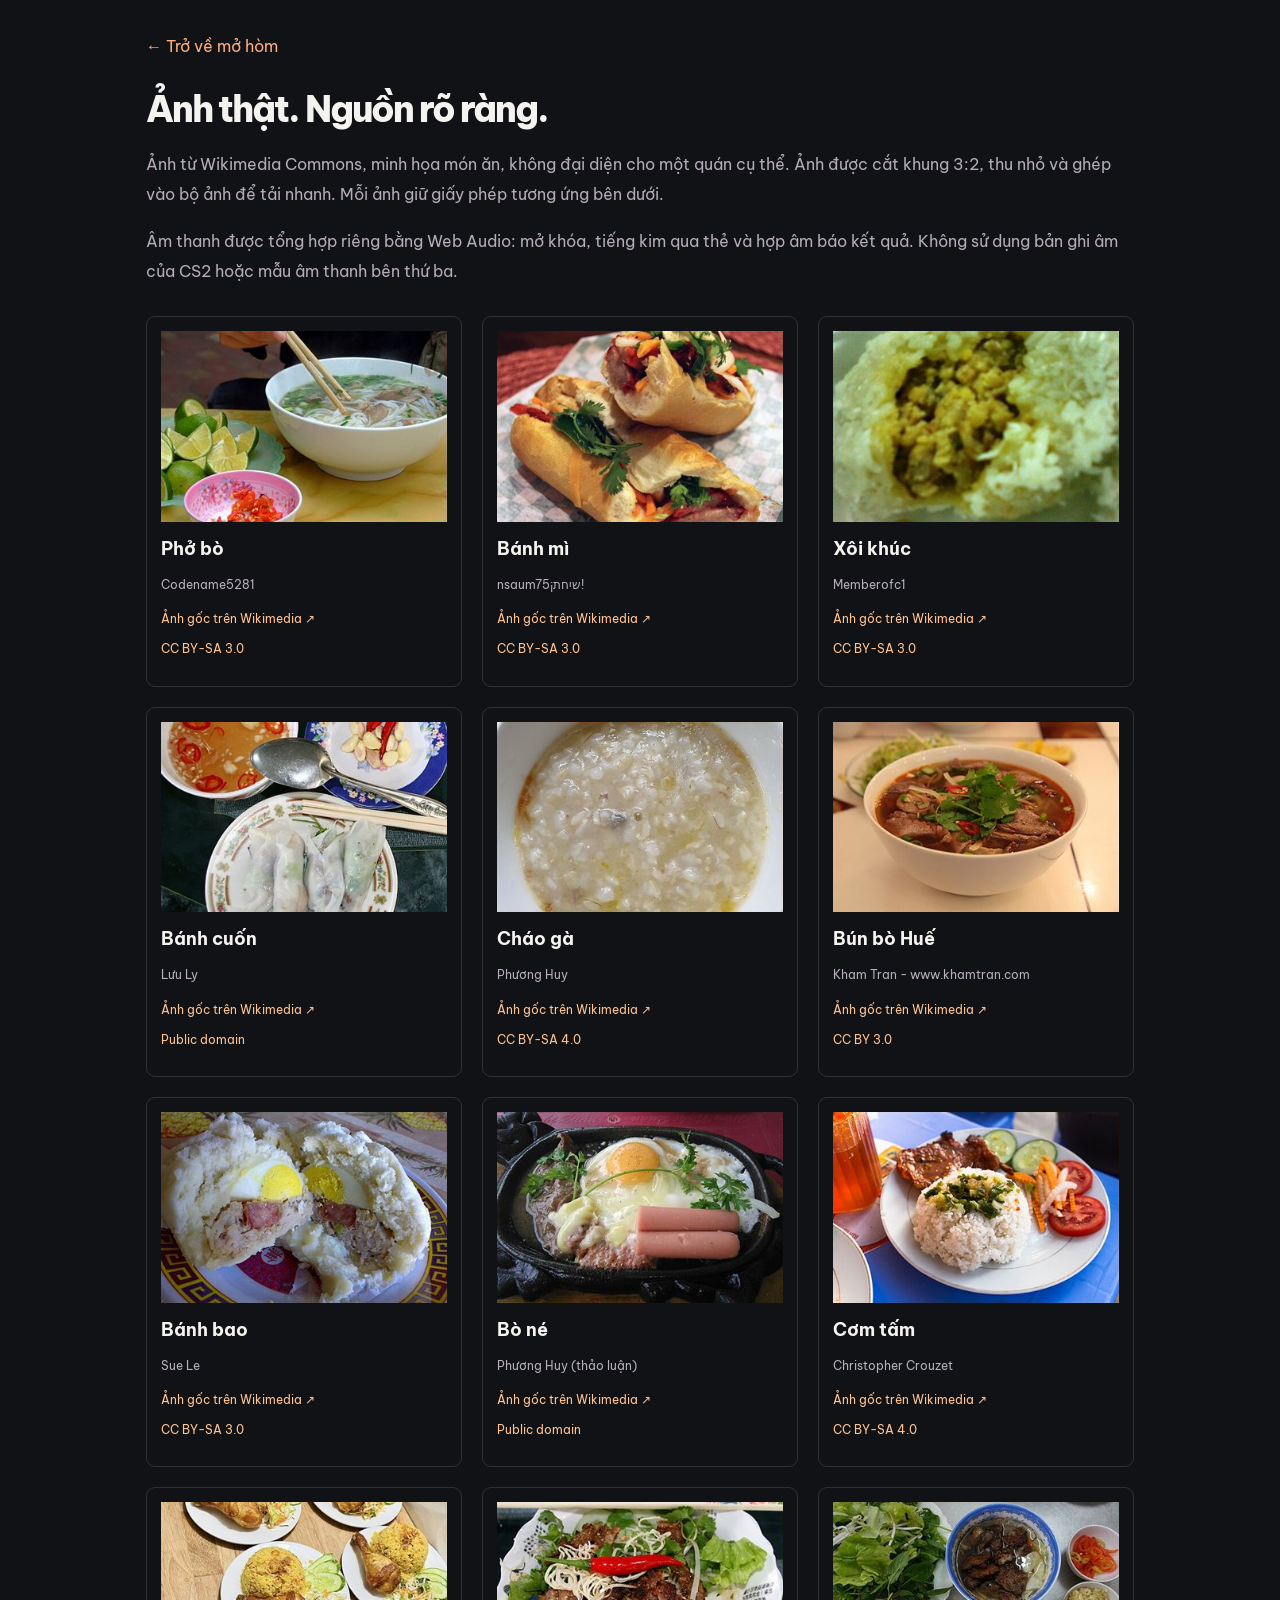
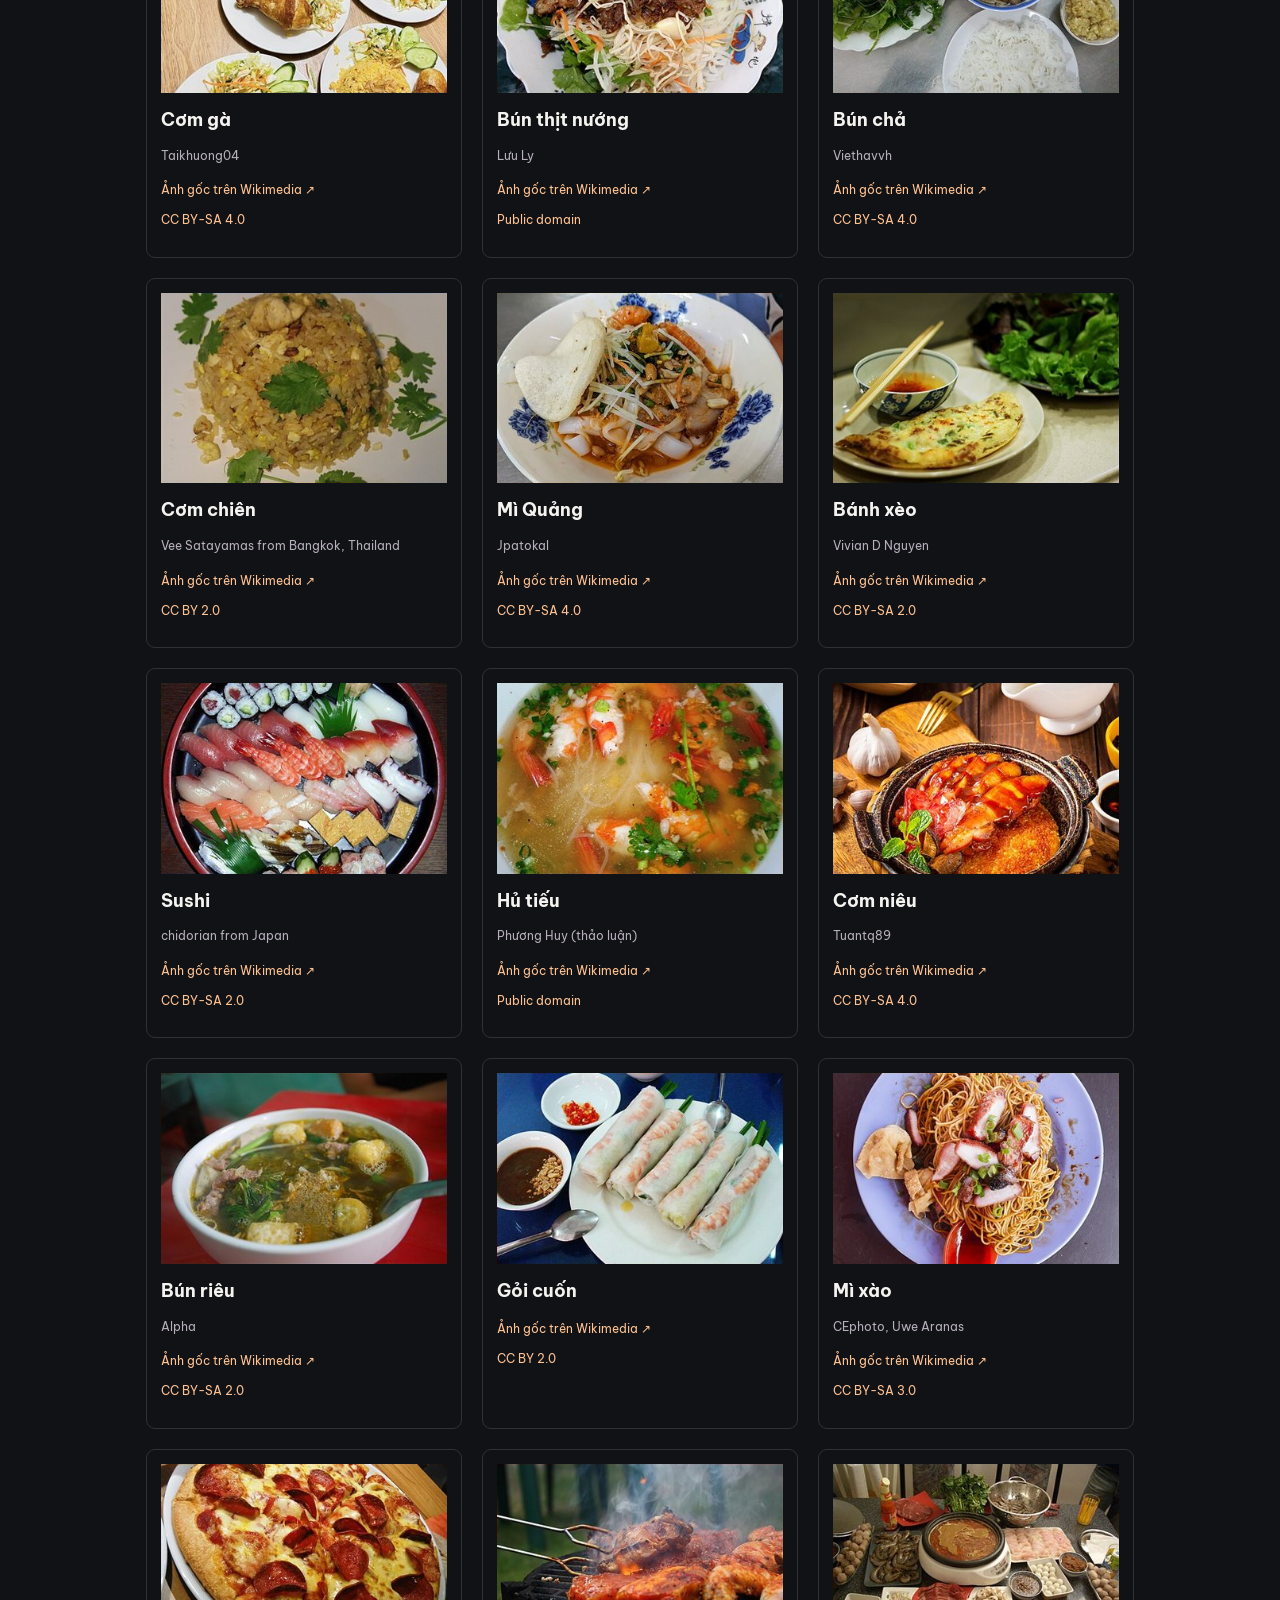
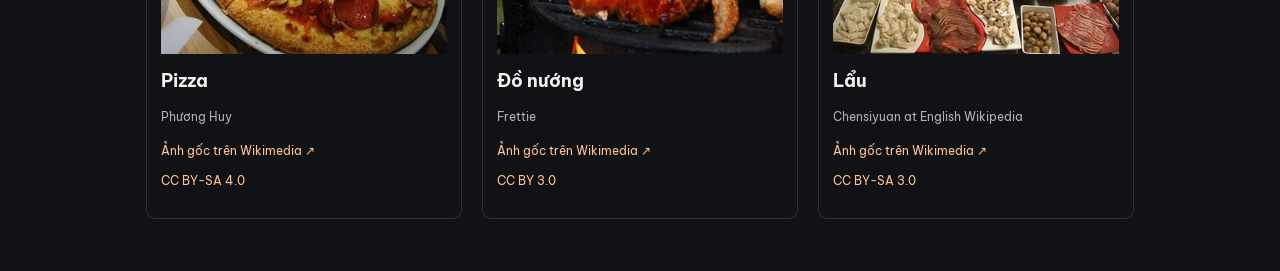
==== credits.html @ 25045c4d "Upgrade food gacha with real photos, arcade audio and discovery collection" ====
<!doctype html><html lang="vi"><head><meta charset="utf-8"><meta name="viewport" content="width=device-width,initial-scale=1"><title>Nguồn ảnh và âm thanh — Ăn gì?</title><link rel="stylesheet" href="./style.css?v=2"></head><body><main class="credits-page"><a href="./">← Trở về mở hòm</a><h1>Ảnh thật. Nguồn rõ ràng.</h1><p>Ảnh từ Wikimedia Commons, minh họa món ăn, không đại diện cho một quán cụ thể. Ảnh được cắt khung 3:2, thu nhỏ và ghép vào bộ ảnh để tải nhanh. Mỗi ảnh giữ giấy phép tương ứng bên dưới.</p><p>Âm thanh được tổng hợp riêng bằng Web Audio: mở khóa, tiếng kim qua thẻ và hợp âm báo kết quả. Không sử dụng bản ghi âm của CS2 hoặc mẫu âm thanh bên thứ ba.</p><div class="credits-grid"><article id="photo-0"><div class="dish-photo" role="img" aria-label="Phở bò" style="--px:0%;--py:0%"></div><h2>Phở bò</h2><p>Codename5281</p><a href="https://commons.wikimedia.org/wiki/File:Ph%E1%BB%9F_b%C3%B2,_C%E1%BA%A7u_Gi%E1%BA%A5y,_H%C3%A0_N%E1%BB%99i.jpg" target="_blank" rel="noopener">Ảnh gốc trên Wikimedia ↗</a><p><a href="https://creativecommons.org/licenses/by-sa/3.0">CC BY-SA 3.0</a></p></article><article id="photo-1"><div class="dish-photo" role="img" aria-label="Bánh mì" style="--px:33.33333333333333%;--py:0%"></div><h2>Bánh mì</h2><p>nsaum75¡שיחת!‎</p><a href="https://commons.wikimedia.org/wiki/File:B%C3%A1nh_m%C3%AC_th%E1%BB%8Bt_n%C6%B0%E1%BB%9Bng.png" target="_blank" rel="noopener">Ảnh gốc trên Wikimedia ↗</a><p><a href="https://creativecommons.org/licenses/by-sa/3.0">CC BY-SA 3.0</a></p></article><article id="photo-2"><div class="dish-photo" role="img" aria-label="Xôi khúc" style="--px:66.66666666666666%;--py:0%"></div><h2>Xôi khúc</h2><p>Memberofc1</p><a href="https://commons.wikimedia.org/wiki/File:X%C3%B4i_kh%C3%BAc.jpg" target="_blank" rel="noopener">Ảnh gốc trên Wikimedia ↗</a><p><a href="https://creativecommons.org/licenses/by-sa/3.0">CC BY-SA 3.0</a></p></article><article id="photo-3"><div class="dish-photo" role="img" aria-label="Bánh cuốn" style="--px:100%;--py:0%"></div><h2>Bánh cuốn</h2><p>Lưu Ly</p><a href="https://commons.wikimedia.org/wiki/File:Banh_cuon.jpg" target="_blank" rel="noopener">Ảnh gốc trên Wikimedia ↗</a><p><a href="https://commons.wikimedia.org/wiki/File:Banh_cuon.jpg">Public domain</a></p></article><article id="photo-4"><div class="dish-photo" role="img" aria-label="Cháo gà" style="--px:0%;--py:20%"></div><h2>Cháo gà</h2><p>Phương Huy</p><a href="https://commons.wikimedia.org/wiki/File:Ch%C3%A1o_g%C3%A0_nh%C3%A0_l%C3%A0m,_th%C3%A1ng_5_n%C4%83m_2020_(2).jpg" target="_blank" rel="noopener">Ảnh gốc trên Wikimedia ↗</a><p><a href="https://creativecommons.org/licenses/by-sa/4.0">CC BY-SA 4.0</a></p></article><article id="photo-5"><div class="dish-photo" role="img" aria-label="Bún bò Huế" style="--px:33.33333333333333%;--py:20%"></div><h2>Bún bò Huế</h2><p>Kham Tran - www.khamtran.com</p><a href="https://commons.wikimedia.org/wiki/File:Bun-Bo-Hue-from-Huong-Giang-2011.jpg" target="_blank" rel="noopener">Ảnh gốc trên Wikimedia ↗</a><p><a href="https://creativecommons.org/licenses/by/3.0">CC BY 3.0</a></p></article><article id="photo-6"><div class="dish-photo" role="img" aria-label="Bánh bao" style="--px:66.66666666666666%;--py:20%"></div><h2>Bánh bao</h2><p>Sue Le</p><a href="https://commons.wikimedia.org/wiki/File:Banhbao.jpg" target="_blank" rel="noopener">Ảnh gốc trên Wikimedia ↗</a><p><a href="https://creativecommons.org/licenses/by-sa/3.0">CC BY-SA 3.0</a></p></article><article id="photo-7"><div class="dish-photo" role="img" aria-label="Bò né" style="--px:100%;--py:20%"></div><h2>Bò né</h2><p>Phương Huy (thảo luận)</p><a href="https://commons.wikimedia.org/wiki/File:B%C3%B2_b%C3%ADt_t%E1%BA%BFt_ki%E1%BB%83u_Vi%E1%BB%87t_Nam_(c%C3%B3_x%C3%BAc_x%C3%ADch)_%E1%BB%9F_B%C3%ACnh_H%C6%B0ng_H%C3%B2a_A_(4).jpg" target="_blank" rel="noopener">Ảnh gốc trên Wikimedia ↗</a><p><a href="https://commons.wikimedia.org/wiki/File:B%C3%B2_b%C3%ADt_t%E1%BA%BFt_ki%E1%BB%83u_Vi%E1%BB%87t_Nam_(c%C3%B3_x%C3%BAc_x%C3%ADch)_%E1%BB%9F_B%C3%ACnh_H%C6%B0ng_H%C3%B2a_A_(4).jpg">Public domain</a></p></article><article id="photo-8"><div class="dish-photo" role="img" aria-label="Cơm tấm" style="--px:0%;--py:40%"></div><h2>Cơm tấm</h2><p>Christopher Crouzet</p><a href="https://commons.wikimedia.org/wiki/File:C%C6%A1m_T%E1%BA%A5m,_Da_Nang,_Vietnam.jpg" target="_blank" rel="noopener">Ảnh gốc trên Wikimedia ↗</a><p><a href="https://creativecommons.org/licenses/by-sa/4.0">CC BY-SA 4.0</a></p></article><article id="photo-9"><div class="dish-photo" role="img" aria-label="Cơm gà" style="--px:33.33333333333333%;--py:40%"></div><h2>Cơm gà</h2><p>Taikhuong04</p><a href="https://commons.wikimedia.org/wiki/File:Com_ga_Viet_Nam_voi_ga_luoc_com_vang_va_nuoc_cham.jpg" target="_blank" rel="noopener">Ảnh gốc trên Wikimedia ↗</a><p><a href="https://creativecommons.org/licenses/by-sa/4.0">CC BY-SA 4.0</a></p></article><article id="photo-10"><div class="dish-photo" role="img" aria-label="Bún thịt nướng" style="--px:66.66666666666666%;--py:40%"></div><h2>Bún thịt nướng</h2><p>Lưu Ly</p><a href="https://commons.wikimedia.org/wiki/File:Bun_thit_nuong.jpg" target="_blank" rel="noopener">Ảnh gốc trên Wikimedia ↗</a><p><a href="https://commons.wikimedia.org/wiki/File:Bun_thit_nuong.jpg">Public domain</a></p></article><article id="photo-11"><div class="dish-photo" role="img" aria-label="Bún chả" style="--px:100%;--py:40%"></div><h2>Bún chả</h2><p>Viethavvh</p><a href="https://commons.wikimedia.org/wiki/File:B%C3%BAn_ch%E1%BA%A3_Th%E1%BB%A5y_Khu%C3%AA.jpg" target="_blank" rel="noopener">Ảnh gốc trên Wikimedia ↗</a><p><a href="https://creativecommons.org/licenses/by-sa/4.0">CC BY-SA 4.0</a></p></article><article id="photo-12"><div class="dish-photo" role="img" aria-label="Cơm chiên" style="--px:0%;--py:60%"></div><h2>Cơm chiên</h2><p>Vee Satayamas from Bangkok, Thailand</p><a href="https://commons.wikimedia.org/wiki/File:Fried_rice_with_chicken_(17234644521).jpg" target="_blank" rel="noopener">Ảnh gốc trên Wikimedia ↗</a><p><a href="https://creativecommons.org/licenses/by/2.0">CC BY 2.0</a></p></article><article id="photo-13"><div class="dish-photo" role="img" aria-label="Mì Quảng" style="--px:33.33333333333333%;--py:60%"></div><h2>Mì Quảng</h2><p>Jpatokal</p><a href="https://commons.wikimedia.org/wiki/File:Mi_Quang_1A_Danang.jpg" target="_blank" rel="noopener">Ảnh gốc trên Wikimedia ↗</a><p><a href="https://creativecommons.org/licenses/by-sa/4.0">CC BY-SA 4.0</a></p></article><article id="photo-14"><div class="dish-photo" role="img" aria-label="Bánh xèo" style="--px:66.66666666666666%;--py:60%"></div><h2>Bánh xèo</h2><p>Vivian D Nguyen</p><a href="https://commons.wikimedia.org/wiki/File:B%C3%A1nh_x%C3%A8o_with_n%C6%B0%E1%BB%9Bc_m%E1%BA%AFm.jpg" target="_blank" rel="noopener">Ảnh gốc trên Wikimedia ↗</a><p><a href="https://creativecommons.org/licenses/by-sa/2.0">CC BY-SA 2.0</a></p></article><article id="photo-15"><div class="dish-photo" role="img" aria-label="Sushi" style="--px:100%;--py:60%"></div><h2>Sushi</h2><p>chidorian from Japan</p><a href="https://commons.wikimedia.org/wiki/File:Sushi_platter.jpg" target="_blank" rel="noopener">Ảnh gốc trên Wikimedia ↗</a><p><a href="https://creativecommons.org/licenses/by-sa/2.0">CC BY-SA 2.0</a></p></article><article id="photo-16"><div class="dish-photo" role="img" aria-label="Hủ tiếu" style="--px:0%;--py:80%"></div><h2>Hủ tiếu</h2><p>Phương Huy (thảo luận)</p><a href="https://commons.wikimedia.org/wiki/File:H%E1%BB%A7_t%C3%ADu_Nam_Vang_(h%E1%BB%A7_t%C3%ADu_t%C3%B4m),_qu%C3%A1n_C%E1%BA%A7u_Tr%E1%BA%AFng,_K%C3%AAnh_n%C6%B0%E1%BB%9Bc_%C4%91en_(1).jpg" target="_blank" rel="noopener">Ảnh gốc trên Wikimedia ↗</a><p><a href="https://commons.wikimedia.org/wiki/File:H%E1%BB%A7_t%C3%ADu_Nam_Vang_(h%E1%BB%A7_t%C3%ADu_t%C3%B4m),_qu%C3%A1n_C%E1%BA%A7u_Tr%E1%BA%AFng,_K%C3%AAnh_n%C6%B0%E1%BB%9Bc_%C4%91en_(1).jpg">Public domain</a></p></article><article id="photo-17"><div class="dish-photo" role="img" aria-label="Cơm niêu" style="--px:33.33333333333333%;--py:80%"></div><h2>Cơm niêu</h2><p>Tuantq89</p><a href="https://commons.wikimedia.org/wiki/File:C%C6%A1m_ni%C3%AAu_Kombo.jpg" target="_blank" rel="noopener">Ảnh gốc trên Wikimedia ↗</a><p><a href="https://creativecommons.org/licenses/by-sa/4.0">CC BY-SA 4.0</a></p></article><article id="photo-18"><div class="dish-photo" role="img" aria-label="Bún riêu" style="--px:66.66666666666666%;--py:80%"></div><h2>Bún riêu</h2><p>Alpha</p><a href="https://commons.wikimedia.org/wiki/File:B%C3%BAn_ri%C3%AAu_cua_n%C6%B0%E1%BB%9Bc.jpg" target="_blank" rel="noopener">Ảnh gốc trên Wikimedia ↗</a><p><a href="https://creativecommons.org/licenses/by-sa/2.0">CC BY-SA 2.0</a></p></article><article id="photo-19"><div class="dish-photo" role="img" aria-label="Gỏi cuốn" style="--px:100%;--py:80%"></div><h2>Gỏi cuốn</h2><p></p><a href="https://commons.wikimedia.org/wiki/File:Summer_roll.jpg" target="_blank" rel="noopener">Ảnh gốc trên Wikimedia ↗</a><p><a href="https://creativecommons.org/licenses/by/2.0">CC BY 2.0</a></p></article><article id="photo-20"><div class="dish-photo" role="img" aria-label="Mì xào" style="--px:0%;--py:100%"></div><h2>Mì xào</h2><p>CEphoto, Uwe Aranas</p><a href="https://commons.wikimedia.org/wiki/File:Gombak_Malaysia_Tuaran-Mee-01.jpg" target="_blank" rel="noopener">Ảnh gốc trên Wikimedia ↗</a><p><a href="https://creativecommons.org/licenses/by-sa/3.0">CC BY-SA 3.0</a></p></article><article id="photo-21"><div class="dish-photo" role="img" aria-label="Pizza" style="--px:33.33333333333333%;--py:100%"></div><h2>Pizza</h2><p>Phương Huy</p><a href="https://commons.wikimedia.org/wiki/File:Pizza_Vi%E1%BB%87t_Nam_%C4%91%E1%BA%BF_d%C3%A0y,_x%C3%BAc_x%C3%ADch_(SNaT_2018)_(7).jpg" target="_blank" rel="noopener">Ảnh gốc trên Wikimedia ↗</a><p><a href="https://creativecommons.org/licenses/by-sa/4.0">CC BY-SA 4.0</a></p></article><article id="photo-22"><div class="dish-photo" role="img" aria-label="Đồ nướng" style="--px:66.66666666666666%;--py:100%"></div><h2>Đồ nướng</h2><p>Frettie</p><a href="https://commons.wikimedia.org/wiki/File:Grilled_steaks_turned_by_grill_tongs_near_Host%C3%A1kov,_Vladislav,_T%C5%99eb%C3%AD%C4%8D_District.jpg" target="_blank" rel="noopener">Ảnh gốc trên Wikimedia ↗</a><p><a href="https://creativecommons.org/licenses/by/3.0">CC BY 3.0</a></p></article><article id="photo-23"><div class="dish-photo" role="img" aria-label="Lẩu" style="--px:100%;--py:100%"></div><h2>Lẩu</h2><p>Chensiyuan at English Wikipedia</p><a href="https://commons.wikimedia.org/wiki/File:Day177lilybday.JPG" target="_blank" rel="noopener">Ảnh gốc trên Wikimedia ↗</a><p><a href="http://creativecommons.org/licenses/by-sa/3.0/">CC BY-SA 3.0</a></p></article></div></main></body></html>
---- style.css ----
@import url('https://fonts.googleapis.com/css2?family=Be+Vietnam+Pro:wght@400;500;600;700;800;900&display=swap');
:root{color-scheme:dark;--bg:#111215;--panel:#191a1e;--line:#303136;--text:#f5f3ef;--muted:#a4a4ad;--orange:#ff763b;--common:#6091e8;--rare:#b78bfd;--special:#edbc55;font-family:'Be Vietnam Pro',Arial,sans-serif;font-size:16px}
*{box-sizing:border-box}body{margin:0;background:var(--bg);color:var(--text)}button,input,a{-webkit-tap-highlight-color:transparent}button,input{font:inherit}button,a{touch-action:manipulation}button,a,input{outline-offset:5px}button:focus-visible,a:focus-visible,input:focus-visible{outline:2px solid var(--orange)}a{color:inherit;text-decoration:none}button{cursor:pointer}button:disabled{cursor:wait;opacity:.58}[hidden]{display:none!important}.orange{color:var(--orange)}.topbar{max-width:1440px;margin:auto;height:94px;padding:0 56px;border-bottom:1px solid var(--line);display:flex;align-items:center;justify-content:space-between;gap:20px}.brand{font-size:27px;font-weight:900;display:flex;align-items:center;gap:12px;letter-spacing:-1.2px;white-space:nowrap}.brand-mark{display:grid;place-items:center;position:relative;width:40px;height:40px;border-radius:11px;background:var(--orange);color:#181818;font-size:34px;line-height:1}.brand-mark span{position:absolute;font-size:22px;right:4px;top:6px;transform:rotate(12deg)}.edition{font-size:12px;letter-spacing:2px;color:var(--muted);margin-right:auto;margin-left:30px}.edition span{margin:0 8px;color:#53545c}.nav-link{font-size:14px;color:#d2d2d8}.nav-link:hover{color:var(--orange)}main{max-width:1440px;margin:auto;padding:44px 56px 52px}.intro{display:flex;justify-content:space-between;align-items:center;margin-bottom:38px}.eyebrow{font-size:12px;letter-spacing:1.6px;font-weight:600;line-height:1.7;margin:0 0 12px}.intro .eyebrow{color:#babac1;display:flex;align-items:center;gap:10px}.tiny-square{height:7px;width:7px;background:var(--orange)}h1{font-size:clamp(30px,3.7vw,52px);font-weight:800;letter-spacing:-2px;line-height:1.3;margin:0 0 14px}h1 span{color:var(--orange)}.lead{font-size:16px;color:var(--muted);margin:0;line-height:1.7}.round-stamp{border:1px dashed #5a4135;border-radius:50%;height:112px;width:112px;display:flex;flex-direction:column;align-items:center;justify-content:center;transform:rotate(12deg);font-size:10px;line-height:1.5;letter-spacing:1px;color:#e7a080;margin-right:8px}.round-stamp strong{font-size:16px;letter-spacing:0;line-height:1.6}.workspace{display:grid;grid-template-columns:minmax(0,1fr) 310px;gap:28px;align-items:start}.game{min-width:0}.meal-tabs{display:flex;border:1px solid var(--line);border-radius:12px;overflow:hidden;background:#16171b;margin-bottom:20px}.meal-tabs button{flex:1;display:flex;align-items:center;gap:12px;border:0;border-right:1px solid var(--line);background:transparent;padding:20px 16px;color:#d0cfd5;text-align:left;font-weight:600;font-size:16px;position:relative}.meal-tabs button:last-child{border:0}.meal-tabs button[aria-pressed=true]{background:#2c211d;color:#ff8b59;box-shadow:inset 0 -3px var(--orange)}.meal-icon{font-size:26px;font-weight:400}.meal-tabs small{display:block;font-size:12px;color:#99959a;font-weight:400;margin-top:7px;white-space:nowrap}.tab-number{position:absolute;right:10px;top:9px;font-size:10px;opacity:.4}.case-panel{border:1px solid var(--line);border-radius:14px;background:linear-gradient(180deg,#202126,#191a1e);overflow:hidden}.case-heading{padding:21px 24px;display:flex;justify-content:space-between;align-items:center;font-size:12px;letter-spacing:1.3px;font-weight:600}.case-heading .orange{font-size:18px;margin-right:7px}.sound{color:#aaaab3;background:none;border:0;font-size:14px;padding:5px;letter-spacing:0}.sound span{font-size:12px;margin-left:4px}.sound[aria-pressed=true]{color:var(--orange)}.reel-shell{position:relative;padding:16px 0;background:#141519;border-top:1px solid #292a30;border-bottom:1px solid #292a30}.reel-viewport{overflow:hidden;position:relative}.reel-viewport:after{content:'';position:absolute;inset:0;pointer-events:none;background:linear-gradient(90deg,#141519ba,transparent 13%,transparent 87%,#141519ba);z-index:2}.reel{display:flex;gap:10px;will-change:transform;transform:translateX(0);width:max-content}.food-card{--rarity:var(--common);flex:0 0 156px;width:156px;height:182px;position:relative;background:radial-gradient(ellipse at 50% 10%,color-mix(in srgb,var(--rarity) 16%,transparent),transparent 80%),#1e2129;border:1px solid color-mix(in srgb,var(--rarity) 25%,#27282c);border-bottom:3px solid var(--rarity);border-radius:7px;display:flex;align-items:center;justify-content:center;flex-direction:column;gap:10px;padding:14px 8px;text-align:center}.rare{--rarity:var(--rare)}.special{--rarity:var(--special)}.food-emoji{font-family:'Segoe UI Emoji','Apple Color Emoji',sans-serif;font-size:64px;line-height:1.25;filter:drop-shadow(0 10px 8px #0005)}.food-card strong{font-size:14px;font-weight:600;line-height:1.5}.food-card small{font-size:10px;color:var(--rarity);letter-spacing:1px;text-transform:uppercase}.marker{position:absolute;left:50%;transform:translateX(-50%);z-index:4;width:0;height:0;border-left:9px solid transparent;border-right:9px solid transparent}.marker.top{top:-1px;border-top:13px solid var(--orange)}.marker.bottom{bottom:-1px;border-bottom:13px solid var(--orange)}.center-line{position:absolute;left:50%;top:12px;bottom:12px;width:1px;background:#ff763b45;pointer-events:none;z-index:3}.spin-controls{text-align:center;padding:20px 20px 22px}#spinStatus{font-size:14px;color:#bbb9c0;min-height:23px;margin:0 0 16px;line-height:1.6}.primary{background:var(--orange);color:#191513;border:1px solid #ff955e;border-radius:8px;padding:17px 24px;display:flex;align-items:center;justify-content:center;gap:14px;font-size:16px;font-weight:800;margin:0 auto;width:290px;max-width:100%;box-shadow:0 3px 0 #a3421b;transition:background .2s,transform .2s}.primary:hover:not(:disabled){background:#ff9055;transform:translateY(-2px)}.button-arrow{margin-left:auto;font-size:23px}.primary>span:first-child{font-size:23px}.spin-note{font-size:12px;color:#939199;display:block;margin-top:17px;line-height:1.7}.section-title{display:flex;justify-content:space-between;align-items:center;gap:12px;margin-top:29px}.section-title h2{font-size:18px;font-weight:600;margin:0}.section-title>span{font-size:11px;letter-spacing:1px;color:#b1afb7;border:1px solid var(--line);border-radius:4px;padding:5px 8px}.legend{display:flex;gap:18px;font-size:12px;color:#aaa8b1;margin:17px 0}.legend span{display:flex;align-items:center;gap:7px}.legend i{width:6px;height:6px;border-radius:1px;background:var(--common)}.legend i.rare{background:var(--rare)}.legend i.special{background:var(--special)}.food-pool{display:grid;grid-template-columns:repeat(4,minmax(0,1fr));gap:10px}.pool-card{--rarity:var(--common);border:1px solid #2f3035;border-radius:7px;background:#1a1b20;padding:13px 9px;display:flex;gap:10px;align-items:center;position:relative;overflow:hidden}.pool-card.rare{--rarity:var(--rare)}.pool-card.special{--rarity:var(--special)}.pool-card:after{content:'';position:absolute;bottom:0;left:0;right:0;height:2px;background:var(--rarity);opacity:.7}.pool-card .food-emoji{font-size:29px}.pool-card strong{font-size:12px;font-weight:500;line-height:1.5}.pool-note{font-size:12px;color:#93919a;line-height:1.7;margin:16px 0 0}.pool-note strong{font-weight:500;color:#bfbcc5}.nearby{border:1px solid var(--line);border-radius:13px;overflow:hidden;background:#1b1c20;scroll-margin-top:20px}.food-photo{height:186px;position:relative;overflow:hidden;background:#242020}.food-photo:after{content:'';position:absolute;inset:0;background:linear-gradient(transparent 45%,#1b1c20)}.food-photo img{display:block;width:100%;height:100%;object-fit:cover}.photo-tag{position:absolute;bottom:12px;left:22px;font-size:10px;letter-spacing:1.6px;z-index:1;color:#f3d3bc}.nearby-content{padding:19px 22px 24px}.nearby-content .eyebrow{font-size:10px;letter-spacing:1.1px;margin:0 0 12px}.nearby h2{font-size:29px;letter-spacing:-1px;line-height:1.3;margin:0 0 15px}.nearby-content>p:not(.eyebrow){font-size:14px;line-height:1.8;color:#b0aeb6}.location-button{display:flex;align-items:center;justify-content:center;gap:9px;width:100%;background:#2b2521;color:#ff9d72;border:1px solid #68432f;border-radius:7px;font-size:14px;font-weight:500;padding:13px 8px;margin-top:20px}.location-button:hover{background:#3a2b23}.nearby-content p.location-status{font-size:11px;line-height:1.6;text-align:center;color:#aaa5aa;margin:9px 0 15px}.divider{display:flex;align-items:center;gap:10px;color:#88858e;font-size:11px;margin:18px 0}.divider:before,.divider:after{content:'';flex:1;height:1px;background:var(--line)}label{display:block;font-size:12px;color:#c6c3cb;margin-bottom:9px}input{width:100%;min-width:0;background:#131417;color:var(--text);border:1px solid #37383e;border-radius:6px;padding:13px 12px;font-size:14px}input::placeholder{color:#85828e}.maps-button{display:flex;align-items:center;justify-content:space-between;width:100%;padding:14px 12px;background:#ece9e4;color:#222127;border:0;border-radius:6px;margin-top:10px;font-size:14px;font-weight:600}.maps-button:hover{background:white}.nearby-content p.maps-note{font-size:11px;color:#98949e;margin:13px 0 0;line-height:1.7}.little-note{display:flex;align-items:center;gap:14px;padding:19px 8px;color:#95909c}.little-note>span{color:#b26d46;font-size:35px}.little-note p{font-size:13px;line-height:1.8;margin:0}.result{display:flex;align-items:center;gap:16px;background:#2b241d;border:1px solid #704b32;padding:18px 20px;border-radius:10px;margin-top:16px}.result-emoji{font-size:42px}.result .eyebrow{font-size:10px;margin:0}.result h2{font-size:24px;margin:4px 0;line-height:1.4}.result p{font-size:12px;color:#bab1ab;line-height:1.6;margin:0}.result-link{margin-left:auto;white-space:nowrap;color:#ffa16c;font-size:14px}.result-link:hover{text-decoration:underline}.landed{box-shadow:0 0 0 2px var(--orange),0 0 26px #ff763b40}.spinning .center-line{background:#ff763b80}footer{max-width:1328px;margin:0 auto;padding:25px 0 35px;border-top:1px solid var(--line);display:flex;align-items:center;gap:30px;color:#939099;font-size:12px}.footer-brand{font-size:21px;gap:0;color:#d7d3d5}footer .footer-demo{margin-left:auto;font-size:10px;letter-spacing:1.6px}
@media(min-width:1500px){main{padding-top:54px}.intro{margin-bottom:42px}.food-card{height:202px}.food-emoji{font-size:72px}.food-photo{height:204px}}
@media(max-width:1150px){.topbar{padding:0 30px}main{padding:32px 30px 40px}.workspace{grid-template-columns:minmax(0,1fr) 280px;gap:20px}.meal-tabs button{padding:19px 12px;gap:8px}.meal-tabs small{font-size:10px}.meal-icon{font-size:23px}.food-pool{grid-template-columns:repeat(2,minmax(0,1fr))}footer{margin:0 30px}.edition{margin-left:14px}.nearby-content{padding:18px}.round-stamp{width:94px;height:94px}.round-stamp strong{font-size:13px}}
@media(max-width:820px){.workspace{grid-template-columns:minmax(0,1fr)}aside{display:grid;grid-template-columns:minmax(0,1fr)}.nearby{display:grid;grid-template-columns:38% minmax(0,1fr)}.food-photo{height:100%;min-height:280px}.nearby-content{padding:24px}.food-pool{grid-template-columns:repeat(4,minmax(0,1fr))}.little-note{display:none}.round-stamp{display:none}.intro{margin-bottom:28px}.topbar{height:78px}.edition{font-size:10px;letter-spacing:1px}.meal-tabs small{font-size:12px}.meal-tabs button{padding:19px 16px}.food-photo img{position:absolute;inset:0}.food-photo:after{background:linear-gradient(transparent,#1b1c2070)}h1{font-size:40px}}
@media(max-width:520px){.topbar{height:72px;padding:0 20px}.brand{font-size:25px}.brand-mark{width:34px;height:34px;font-size:30px}.brand-mark span{font-size:20px}.edition{display:none}.nav-link{font-size:12px}main{padding:28px 16px 32px}.intro .eyebrow{font-size:10px;letter-spacing:1px}h1{font-size:32px;letter-spacing:-1.4px}.lead{font-size:14px}.meal-tabs button{padding:16px 10px;gap:7px;font-size:13px}.meal-tabs small{display:none}.meal-icon{font-size:22px}.tab-number{display:none}.case-heading{padding:16px 13px;font-size:10px}.sound span{font-size:10px}.food-card{height:163px;flex-basis:140px;width:140px}.food-emoji{font-size:55px}.food-card strong{font-size:12px}.food-card small{font-size:9px}.spin-controls{padding:18px 13px}.spin-note{font-size:10px}.primary{font-size:14px;padding:14px 20px;width:270px}#spinStatus{font-size:12px}.food-pool{grid-template-columns:repeat(2,minmax(0,1fr))}.pool-card strong{font-size:13px}.pool-note{font-size:10px}.nearby{display:block}.food-photo{height:180px;min-height:0}.food-photo img{position:static}.nearby h2 br{display:none}.nearby h2{font-size:26px}.nearby-content{padding:23px}.result{padding:15px 12px;gap:10px;flex-wrap:wrap}.result h2{font-size:21px}.result-link{margin-left:52px}.result-emoji{font-size:33px}.legend{gap:14px;font-size:11px}footer{margin:0 20px;gap:15px;flex-wrap:wrap;font-size:10px}footer .footer-demo{display:none}}
@media(prefers-reduced-motion:reduce){*,*:before,*:after{scroll-behavior:auto!important;transition:none!important}}
/* Food Drop, volume 02 */
.sr-only{position:absolute;width:1px;height:1px;padding:0;margin:-1px;overflow:hidden;clip:rect(0,0,0,0);white-space:nowrap;border:0}.skip-link{position:fixed;left:16px;top:-100px;z-index:100;background:var(--orange);color:#111;padding:12px;border-radius:5px}.skip-link:focus{top:10px}
.topbar nav{display:flex;align-items:center;gap:24px}.topbar button.nav-link{background:none;border:0;padding:8px 0;font:inherit;font-size:14px}.nav-link #albumBadge{background:#2a241f;color:#ffac82;border:1px solid #5e3c2b;border-radius:4px;padding:3px 6px;font-size:11px;margin-left:5px}.intro{margin-bottom:30px}.intro-stats{display:flex;align-items:center;gap:14px;border-left:1px solid var(--line);padding-left:26px}.intro-stats>strong{font-size:48px;letter-spacing:-3px;color:#ff9b69}.intro-stats>span{font-size:11px;line-height:2;letter-spacing:1px;color:#b4acac}.intro-stats small{font-size:12px;letter-spacing:0;color:#e8ddd5}main{padding-top:36px}.workspace{grid-template-columns:minmax(0,1fr) 304px}.case-panel{background:#191b20}.case-heading{padding:15px 20px}.audio-controls{display:flex;align-items:center;gap:12px}.audio-controls input{padding:0;width:68px;accent-color:var(--orange);height:16px;border:0}.sound{white-space:nowrap}.dish-photo{display:block;flex-shrink:0;width:100%;aspect-ratio:3/2;background-color:#26252a;background-image:url('./food-photos.jpg');background-repeat:no-repeat;background-size:400% 600%;background-position:var(--px,0%) var(--py,0%)}
.reel-shell{padding:20px 0;background:#101114}.food-card{padding:0;gap:0;flex:0 0 190px;width:190px;height:218px;overflow:hidden;justify-content:flex-start;background:#20232b;border-top:1px solid #3a3c44;border-bottom:4px solid var(--rarity);border-radius:8px}.food-card .dish-photo{border-radius:6px 6px 0 0;aspect-ratio:3/2;min-height:0}.card-info{padding:13px 12px;text-align:left;width:100%;min-width:0}.food-card .card-info strong{font-size:15px;display:block;line-height:1.5}.food-card .card-info small{font-size:10px;letter-spacing:1.2px;display:block;margin-top:5px}.reel-viewport:after{background:linear-gradient(90deg,#101114c9,transparent 10%,transparent 90%,#101114c9)}.landed .dish-photo{filter:brightness(1.12)}.landed{box-shadow:0 0 0 2px #ff8f56,0 0 25px #ff763b55}.center-line{box-shadow:0 0 12px #ff763b70}.spin-controls{padding:20px 20px 19px}.spin-actions{display:flex;flex-direction:column;align-items:center;gap:10px}.primary{width:310px}.spin-note{margin-top:13px}.subtle-button{background:none;border:0;padding:4px;color:#b0abb5;font-size:12px;line-height:1.6}.subtle-button:hover{color:#ffad83}.play-options{border-top:1px solid var(--line);padding:13px 19px;display:flex;align-items:center;justify-content:space-between;gap:12px;background:#16171c}.mode-switch{display:flex;gap:3px;background:#101115;border:1px solid #303037;padding:3px;border-radius:7px}.mode-switch button{background:none;border:0;padding:8px 11px;color:#aba6b3;font-size:12px;border-radius:4px;white-space:nowrap}.mode-switch button[aria-pressed=true]{background:#3b2a22;color:#ffab7f}.quick-switch{display:flex;align-items:center;gap:7px;margin:0;font-size:12px;color:#b7b2bd;white-space:nowrap}.quick-switch input{width:16px;height:16px;padding:0;accent-color:var(--orange)}.mode-help{color:#a09aa6;font-size:12px;line-height:1.8;margin:12px 4px 0;min-height:24px}.section-title{margin-top:24px;align-items:start}.section-hint{color:#aaa4b0;font-size:12px;line-height:1.7;margin:8px 0 0}.legend{align-items:center;margin:14px 0}.legend .subtle-button{margin-left:auto;font-size:11px;padding:0}.food-pool{grid-template-columns:repeat(4,minmax(0,1fr));gap:12px}.pool-card{display:block;padding:0;border-radius:8px;overflow:hidden;position:relative;border:1px solid #343238;background:#1c1d23;transition:border-color .2s}.pool-card:after{height:3px}.pool-card .dish-photo{border-radius:7px 7px 0 0}.pool-card .card-info{padding:10px 11px 29px}.pool-card .card-info strong{display:block;font-size:13px;font-weight:600;line-height:1.5}.pool-card .card-info small{font-size:10px;color:var(--rarity);margin-top:5px;display:block}.food-toggle{position:absolute;right:7px;top:7px;display:grid;place-items:center;width:28px;height:28px;border:1px solid #ffad76;border-radius:7px;background:#ff8647;color:#24160d;font-size:17px;font-weight:700;box-shadow:0 2px 6px #0006;z-index:1}.food-toggle:hover{transform:scale(1.06)}.excluded .dish-photo{filter:grayscale(1) brightness(.4)}.excluded .food-toggle{border-color:#85808b;background:#29272f;color:#ebe8ee}.excluded .card-info{opacity:.55}.card-odds{position:absolute;left:11px;bottom:10px;color:#a39ca8;font-size:10px}.found-badge{position:absolute;top:7px;left:7px;border:1px solid #a7863a;background:#201a10d9;color:#f8d078;padding:3px 6px;border-radius:5px;font-size:12px}.pool-note a{color:#c8b7a7;text-decoration:underline;text-underline-offset:3px}.food-photo{height:auto;aspect-ratio:3/2;min-height:0}.food-photo .dish-photo{height:auto;width:100%;position:static}.photo-tag{background:#191519aa;padding:5px 7px;border-radius:3px;bottom:13px;font-size:9px;left:14px}.nearby h2{font-size:29px}.nearby-content{padding:19px 20px 22px}.nearby-content .eyebrow{font-size:10px}.nearby-content p.maps-note{font-size:12px}.nearby-content p.location-status{font-size:12px}.nearby-content>p:not(.eyebrow){font-size:14px}.location-button{padding:12px 8px;margin-top:15px}.nearby-content p.maps-note{font-size:11px}.result{padding:16px;gap:18px;align-items:center;border-color:#68402c;background:linear-gradient(100deg,#302218,#1e1b1c);position:relative;overflow:hidden}.result>.dish-photo{width:140px;border-radius:7px}.result-info{min-width:0}.result h2{font-size:25px}.result .eyebrow{font-size:10px;letter-spacing:.8px}.result-actions{display:flex;align-items:center;gap:18px;margin-top:13px;flex-wrap:wrap}.result-link{margin-left:0;white-space:normal}.result-actions .subtle-button{padding:0}.special-result{border-color:#c69a43;background:linear-gradient(110deg,#3b2d13,#231d18);box-shadow:0 0 20px #e8b83e10}.special-result .eyebrow{color:#f7cd78}.history-panel{margin-top:20px;border:1px solid var(--line);border-radius:12px;background:#191a1f;padding:19px}.history-panel .section-title{margin:0;align-items:center}.history-panel h2{font-size:15px}.history-panel .section-title>span{font-size:10px;padding:3px 5px}.empty-note{font-size:13px;color:#aaa2b1;line-height:1.8;margin:18px 0}.storage-note{font-size:11px;color:#a39ba9;line-height:1.8;margin:15px 0 0}.history-list{list-style:none;padding:0;margin:12px 0 0;display:grid;gap:12px}.history-list li{display:flex;align-items:center;gap:10px}.history-list .dish-photo{width:57px;border-radius:5px}.history-list strong{display:block;font-size:12px;font-weight:500;line-height:1.5}.history-list small{font-size:10px;color:#9993a2;display:block;margin-top:3px}.history-list a{margin-left:auto;padding:7px;color:#e8a776}.history-list a:hover{color:#ffbd94}.history-list li>div:not(.dish-photo){min-width:0}.toast{position:fixed;bottom:25px;left:50%;transform:translateX(-50%);padding:13px 19px;max-width:calc(100vw - 32px);width:max-content;border:1px solid #8b573b;background:#2e241f;color:#ffe0ca;box-shadow:0 8px 30px #0007;border-radius:9px;font-size:14px;line-height:1.6;z-index:30}.no-script{padding:20px;background:#302218;text-align:center}.no-script a{text-decoration:underline}dialog{width:min(780px,calc(100vw - 28px));max-height:85dvh;border:1px solid #504035;border-radius:16px;padding:26px;background:#191a1e;color:var(--text);box-shadow:0 25px 100px #000a}dialog::backdrop{background:#08090cce;backdrop-filter:blur(5px)}.album-heading{display:flex;justify-content:space-between;gap:20px;align-items:flex-start}.album-heading h2{font-size:25px;margin:0}.album-heading .eyebrow{margin-bottom:7px}.icon-button{width:36px;height:36px;font-size:28px;line-height:1;background:#29272e;border:1px solid #4c454f;color:#f4eaf4;border-radius:7px}.album-grid{display:grid;grid-template-columns:repeat(4,minmax(0,1fr));gap:12px;margin-top:20px}.album-tile{border:1px solid #594531;border-radius:8px;overflow:hidden;background:#27201c}.album-tile>span{display:block;font-size:12px;font-weight:500;margin:10px 10px 4px}.album-tile small{display:block;font-size:10px;color:#d1a475;margin:0 10px 12px}.album-tile.locked{border-color:#36333d;background:#222127}.album-tile.locked .dish-photo{filter:grayscale(1) brightness(.35)}.album-tile.locked span{color:#9e96a8}.album-tile.locked small{color:#8d8599}#albumProgress{font-size:14px;color:#c7becb;line-height:1.7}progress{width:100%;height:7px;border:0;border-radius:10px;overflow:hidden;accent-color:var(--orange)}progress::-webkit-progress-bar{background:#39303b}progress::-webkit-progress-value{background:var(--orange)}#confetti{position:absolute;inset:0;overflow:hidden;pointer-events:none;z-index:6}#confetti i{position:absolute;width:7px;height:11px;top:60%;left:50%;animation:confetti 1.5s cubic-bezier(.1,.65,.3,1) var(--delay) both}@keyframes confetti{0%{opacity:0;transform:translate(0,0) rotate(0)}15%{opacity:1}100%{opacity:0;transform:translate(var(--x),-180px) rotate(var(--r))}}footer>a:not(.brand){font-size:12px;color:#bcb0c1;margin-left:auto}footer .footer-demo{margin-left:0}.credits-page{max-width:1100px}.credits-page>p{line-height:1.9;color:#b4acb9}.credits-page h1{margin-top:30px;font-size:36px}.credits-page>a{color:#ffae80}.credits-grid{display:grid;grid-template-columns:repeat(3,minmax(0,1fr));gap:20px;margin-top:30px}.credits-grid article{border:1px solid var(--line);border-radius:9px;padding:14px}.credits-grid h2{font-size:18px}.credits-grid p{font-size:12px;line-height:1.7;overflow-wrap:anywhere;color:#b6afbc}.credits-grid a{font-size:12px;color:#ffc393;overflow-wrap:anywhere}
@media(min-width:1500px){.food-card{height:234px;flex-basis:210px;width:210px}.food-photo{height:auto}}
@media(max-width:1150px){.topbar{gap:15px}.topbar nav{gap:15px}.edition{margin-left:5px;margin-right:auto}.workspace{grid-template-columns:minmax(0,1fr) 275px;gap:20px}.intro-stats>strong{font-size:39px}.intro-stats{padding-left:18px}.intro-stats>span{font-size:9px}.intro-stats small{font-size:10px}.food-pool{grid-template-columns:repeat(4,minmax(0,1fr));gap:9px}.pool-card .card-info{padding:10px 8px 30px}.pool-card .card-info strong{font-size:12px}.card-odds{left:8px;font-size:9px}.case-heading{padding:13px}.sound span{font-size:11px}.audio-controls{gap:7px}.audio-controls input{width:55px}.result>.dish-photo{width:115px}.result-actions{gap:10px}.result-link{font-size:12px}.history-panel{padding:15px}.pool-card .card-info small{font-size:9px}}
@media(max-width:820px){.workspace{grid-template-columns:minmax(0,1fr)}.edition{display:none}.intro-stats{display:none}.nearby{display:block}.food-photo{height:auto;min-height:0}.food-photo .dish-photo{position:static}.workspace aside{display:grid;grid-template-columns:1fr 1fr;gap:20px;align-items:start}.history-panel{margin-top:0}.topbar nav{gap:15px}.pool-card .card-info strong{font-size:14px}.pool-card .card-info small{font-size:10px}.card-odds{font-size:10px}.credits-grid{grid-template-columns:repeat(2,minmax(0,1fr))}.intro h1{font-size:40px}}
@media(max-width:520px){.topbar{padding:0 16px}.topbar nav{gap:12px}.topbar button.nav-link{font-size:12px}.nav-link #albumBadge{font-size:9px;padding:2px 4px;margin-left:2px}.topbar .brand-mark{display:none}.brand{font-size:24px}.intro h1{font-size:32px}.intro .eyebrow{font-size:9px;letter-spacing:.7px}main{padding-top:26px}.food-card{flex-basis:166px;width:166px;height:192px}.food-card .card-info{padding:12px 10px}.food-card .card-info strong{font-size:14px}.food-card .card-info small{font-size:9px}.reel-shell{padding:16px 0}.case-heading{font-size:10px;padding:12px}.audio-controls{gap:3px}.audio-controls input{width:44px}.sound{font-size:12px}.sound span{font-size:10px;margin-left:1px}.play-options{padding:10px;gap:8px}.mode-switch button{font-size:11px;padding:8px 8px}.quick-switch{font-size:11px;gap:4px}.mode-help{font-size:11px;line-height:1.8}.food-pool{grid-template-columns:repeat(2,minmax(0,1fr));gap:12px}.pool-card .card-info strong{font-size:14px}.legend{gap:10px;font-size:10px}.legend .subtle-button{font-size:10px}.workspace aside{display:block}.history-panel{margin-top:20px}.food-photo{max-height:240px;aspect-ratio:3/2}.food-photo .dish-photo{position:absolute;top:50%;transform:translateY(-50%)}.result{padding:12px;gap:12px;flex-wrap:nowrap;align-items:start}.result>.dish-photo{width:90px}.result h2{font-size:21px}.result p{font-size:11px}.result-actions{gap:9px}.result .eyebrow{font-size:9px;letter-spacing:0}.result-link{margin-left:0;font-size:12px}.result-actions .subtle-button{font-size:11px}dialog{padding:19px}.album-heading h2{font-size:21px}.album-grid{grid-template-columns:repeat(3,minmax(0,1fr));gap:8px}.album-tile>span{font-size:10px;margin:7px 7px 3px}.album-tile small{font-size:9px;margin:0 7px 8px}.album-heading .eyebrow{font-size:10px}.album-tile .dish-photo{width:100%}.credits-grid{grid-template-columns:1fr}.credits-page h1{font-size:28px}footer{gap:14px}footer>a:not(.brand){margin-left:0}.spin-note{font-size:11px}.pool-note{font-size:11px}.section-hint{font-size:11px}.history-list strong{font-size:14px}.history-list small{font-size:11px}}
@media(prefers-reduced-motion:reduce){#confetti{display:none}*{animation:none!important;transition:none!important}}
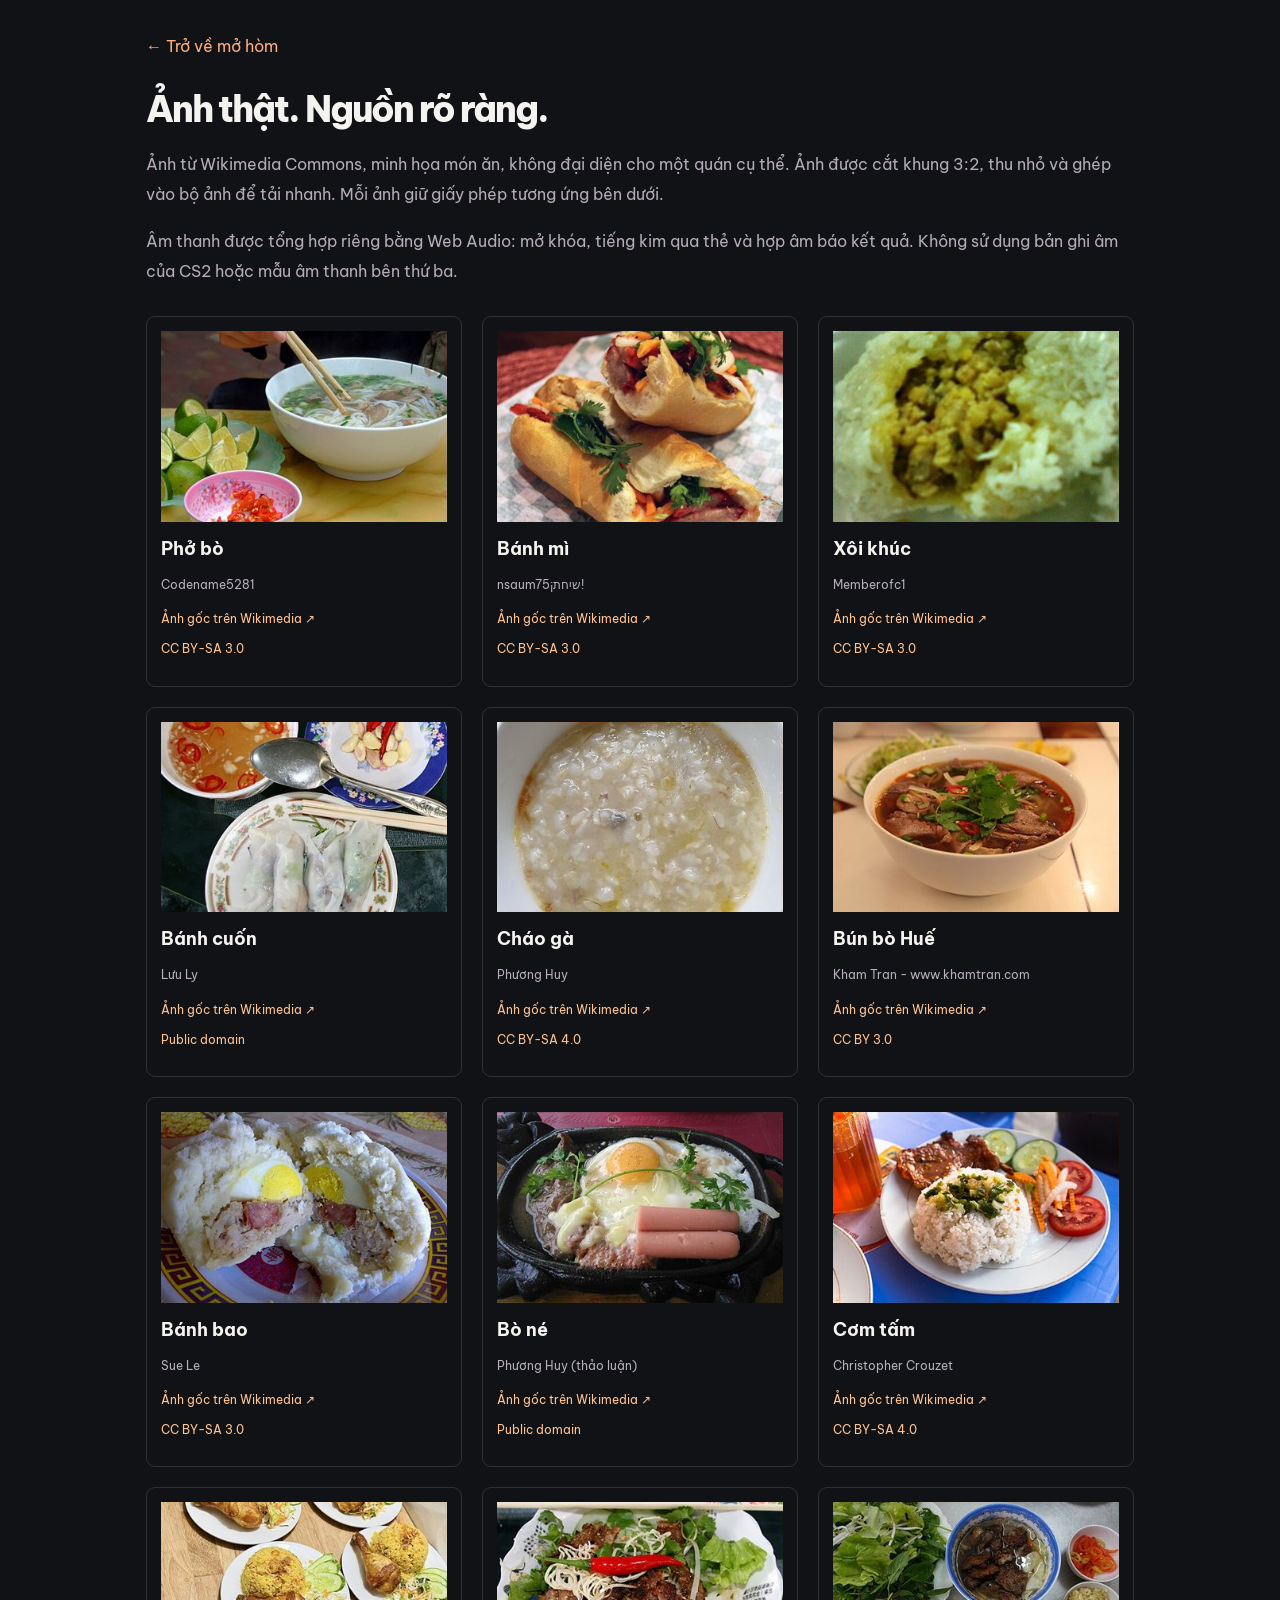
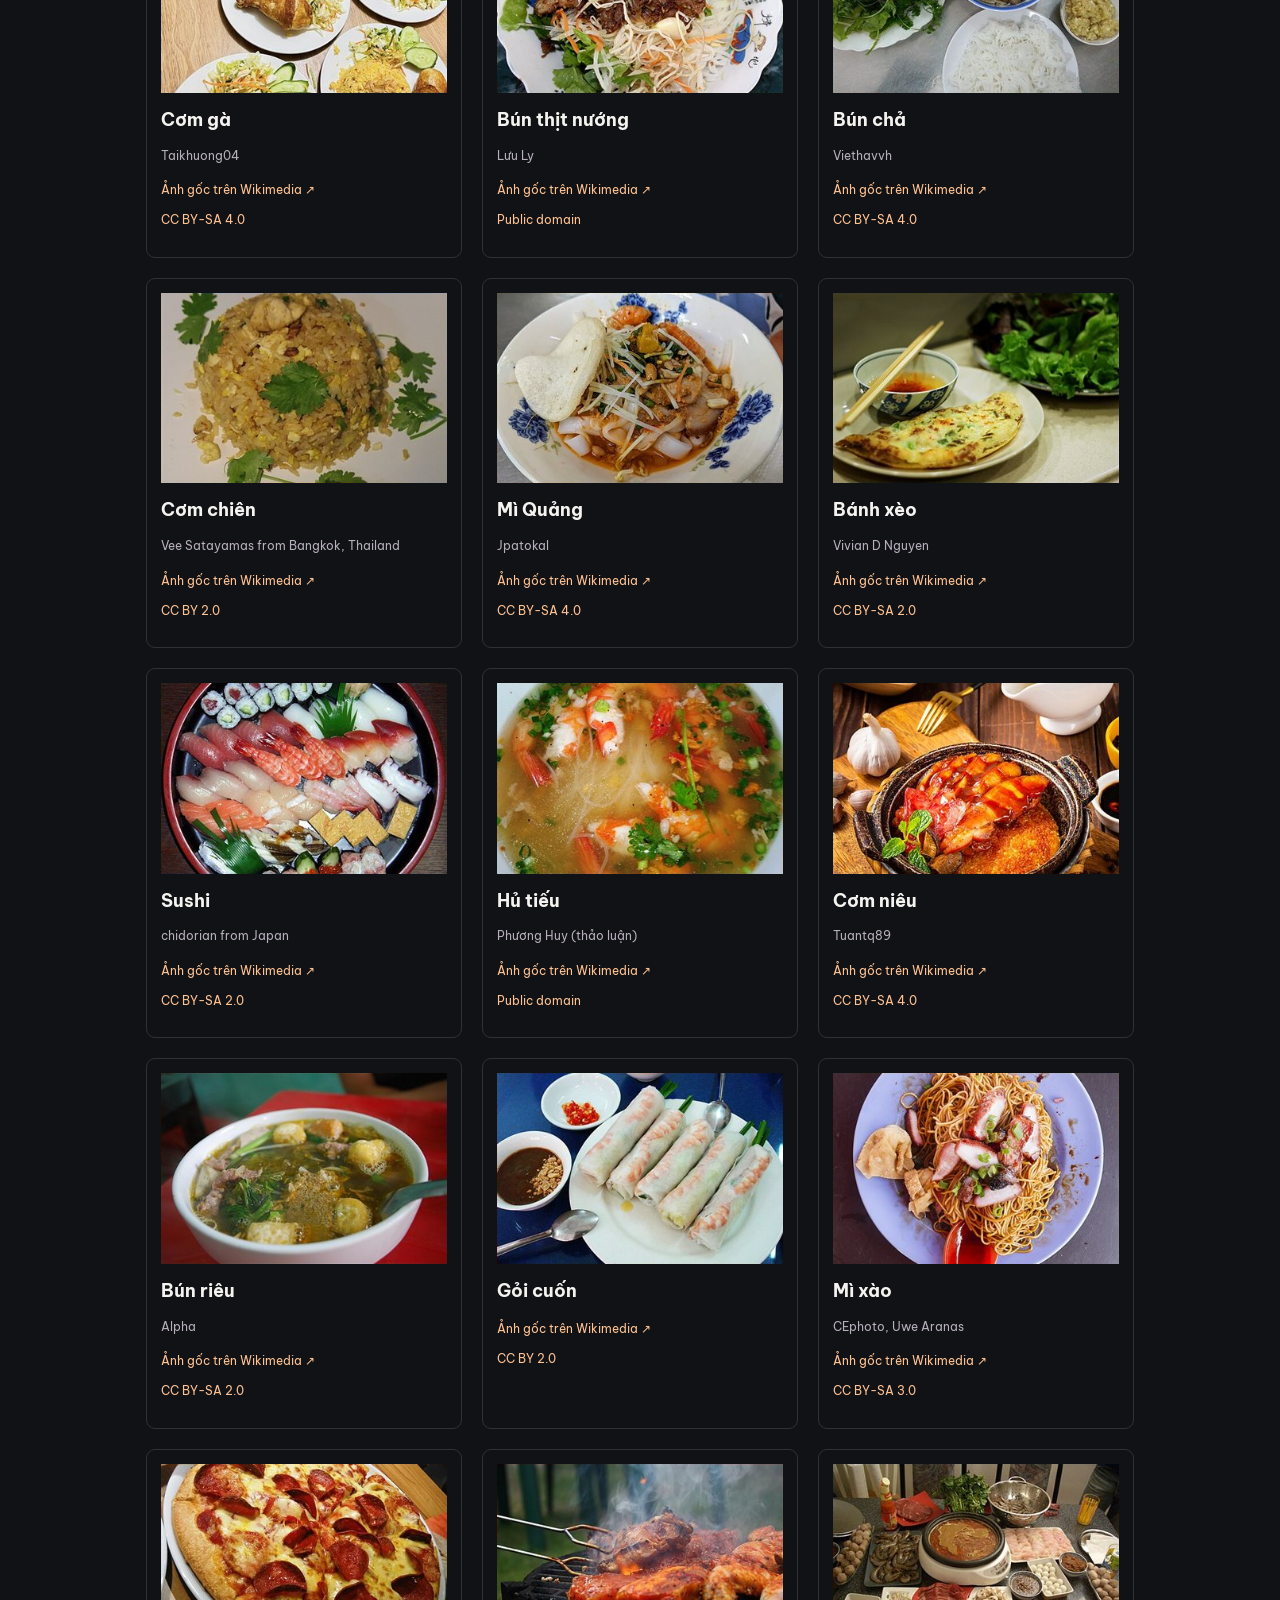
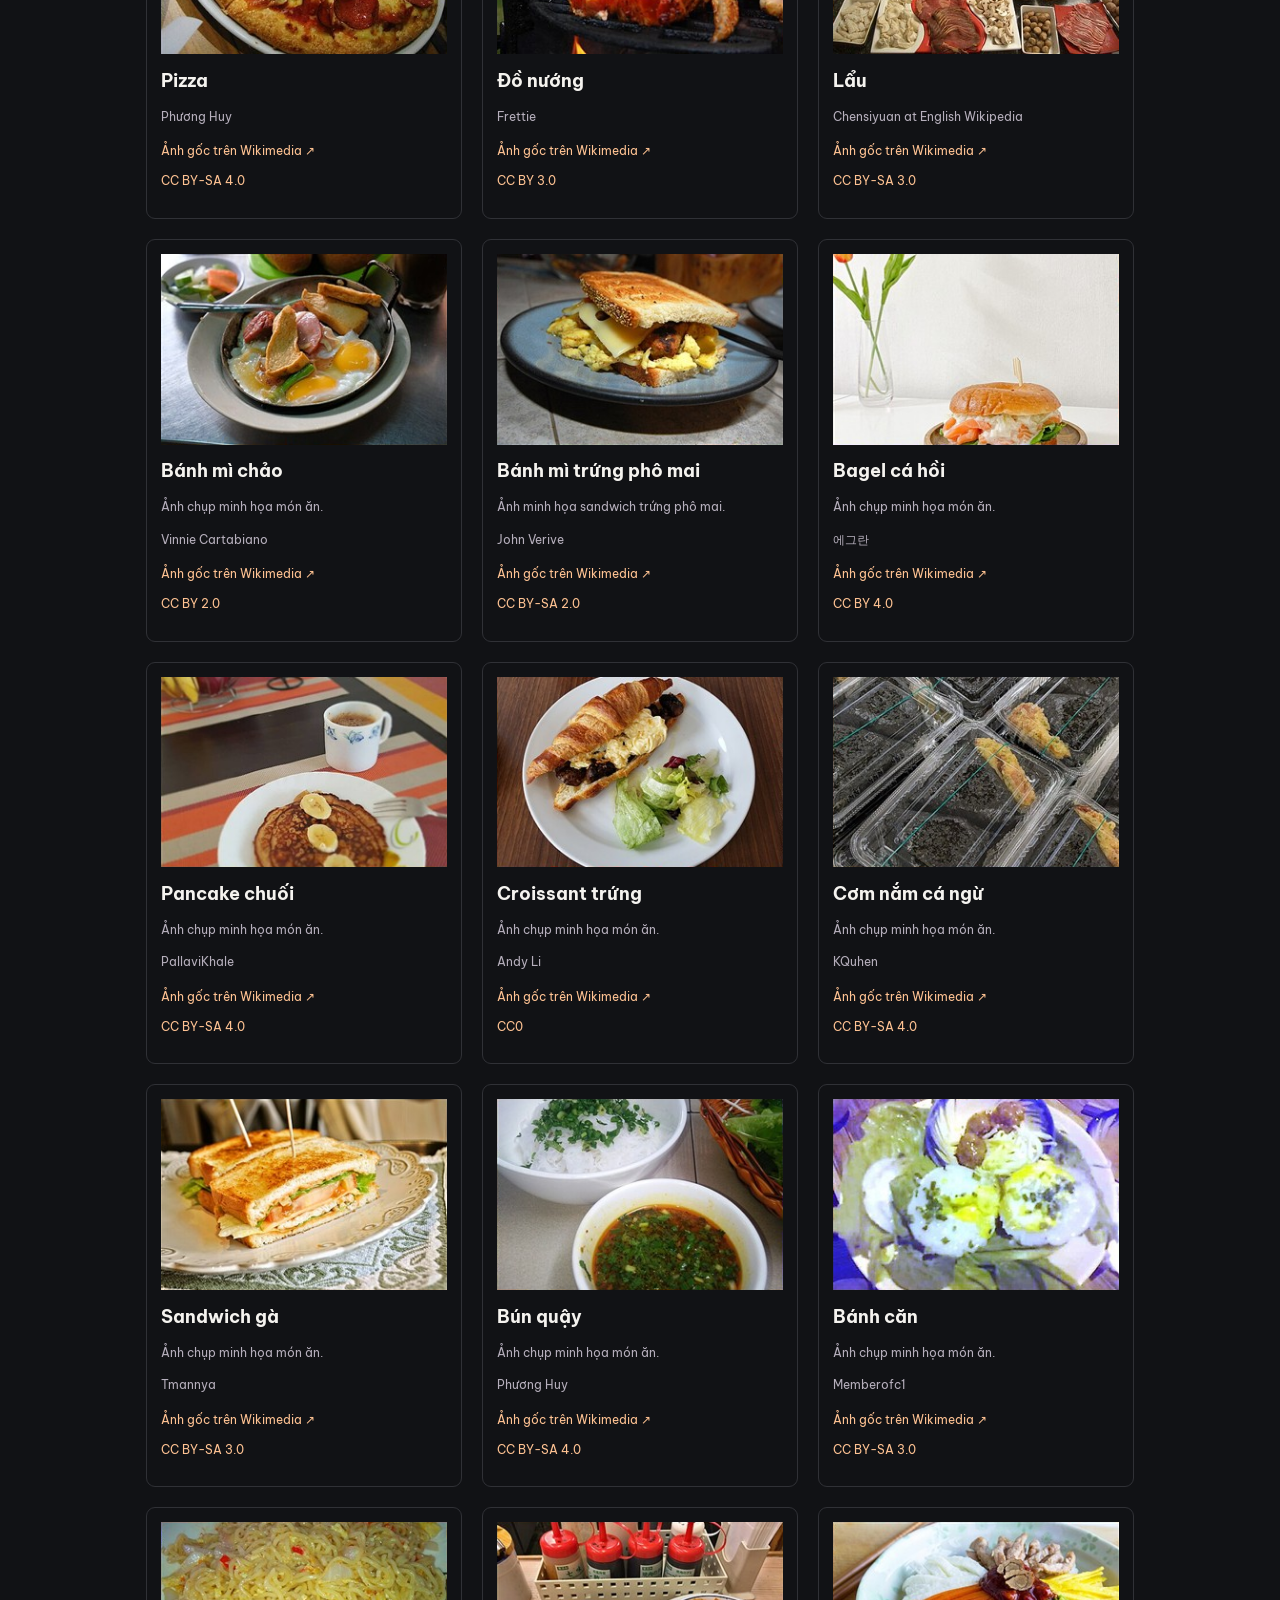
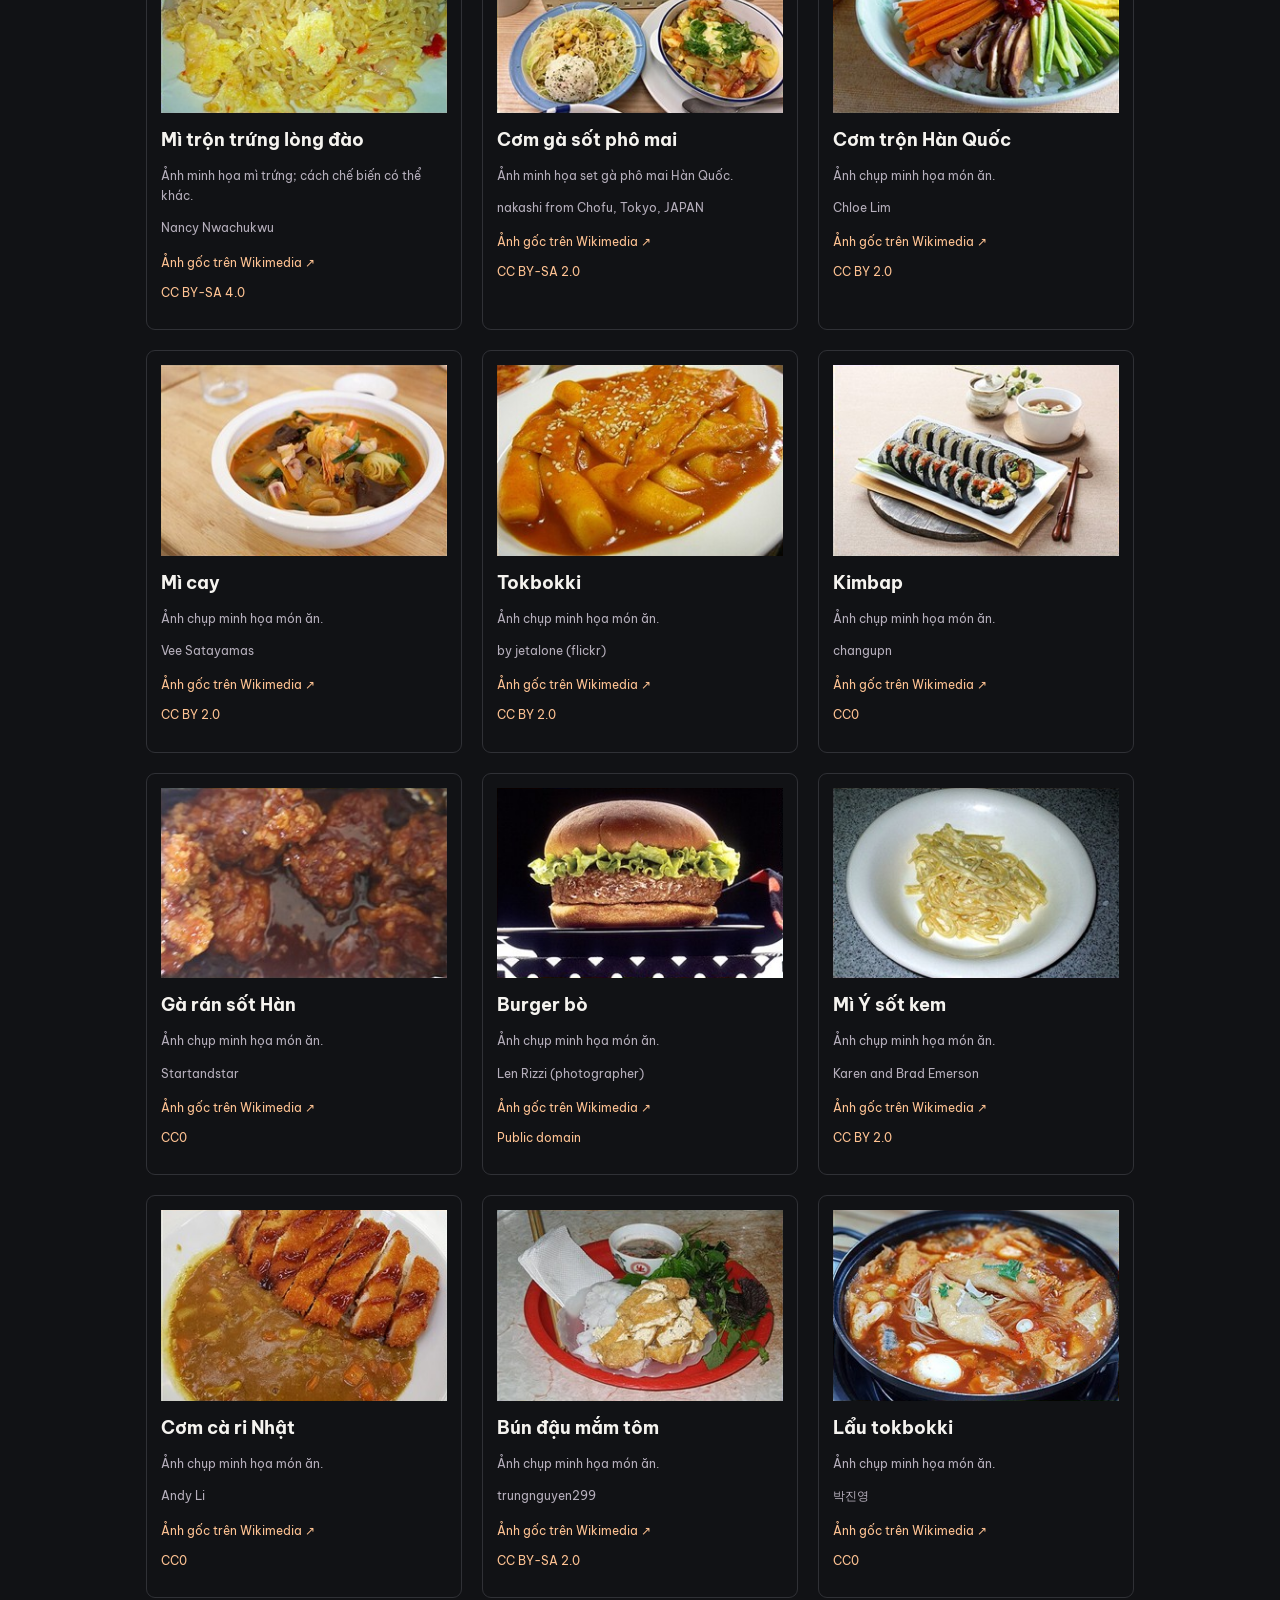
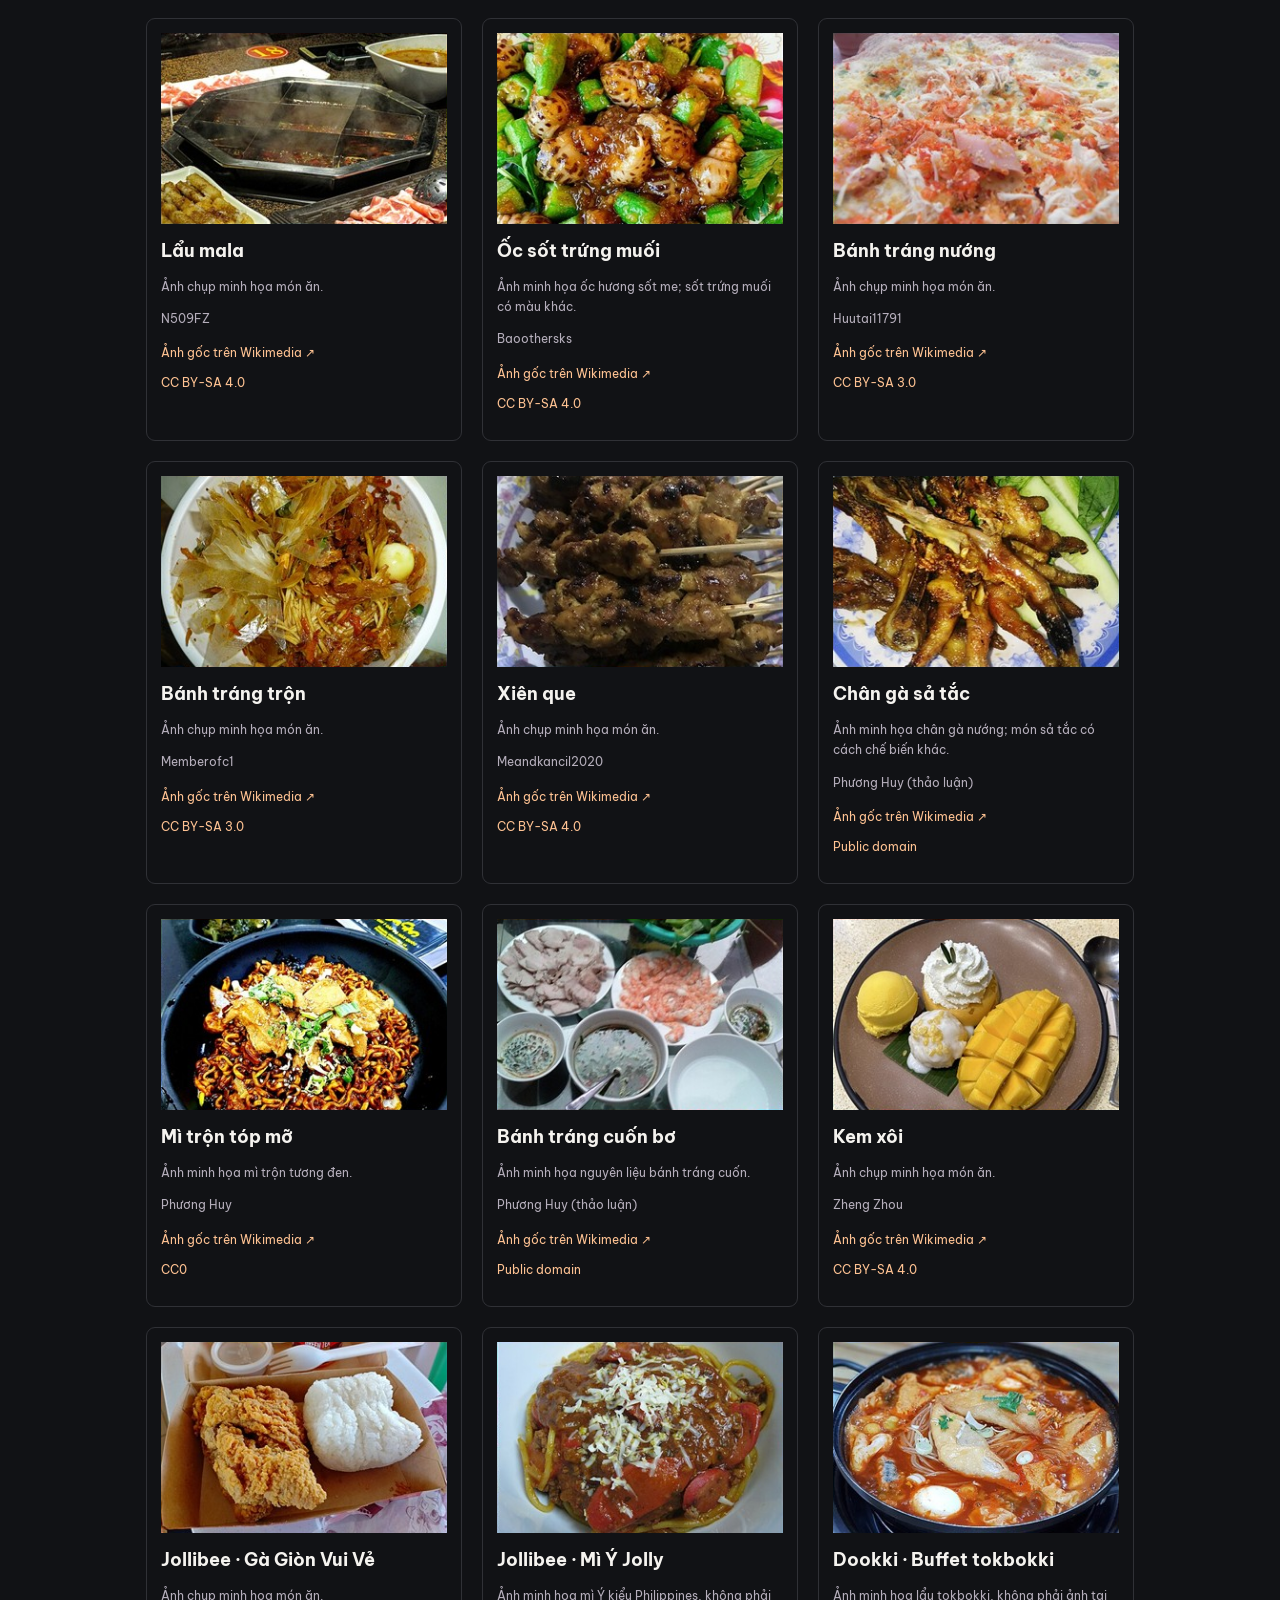
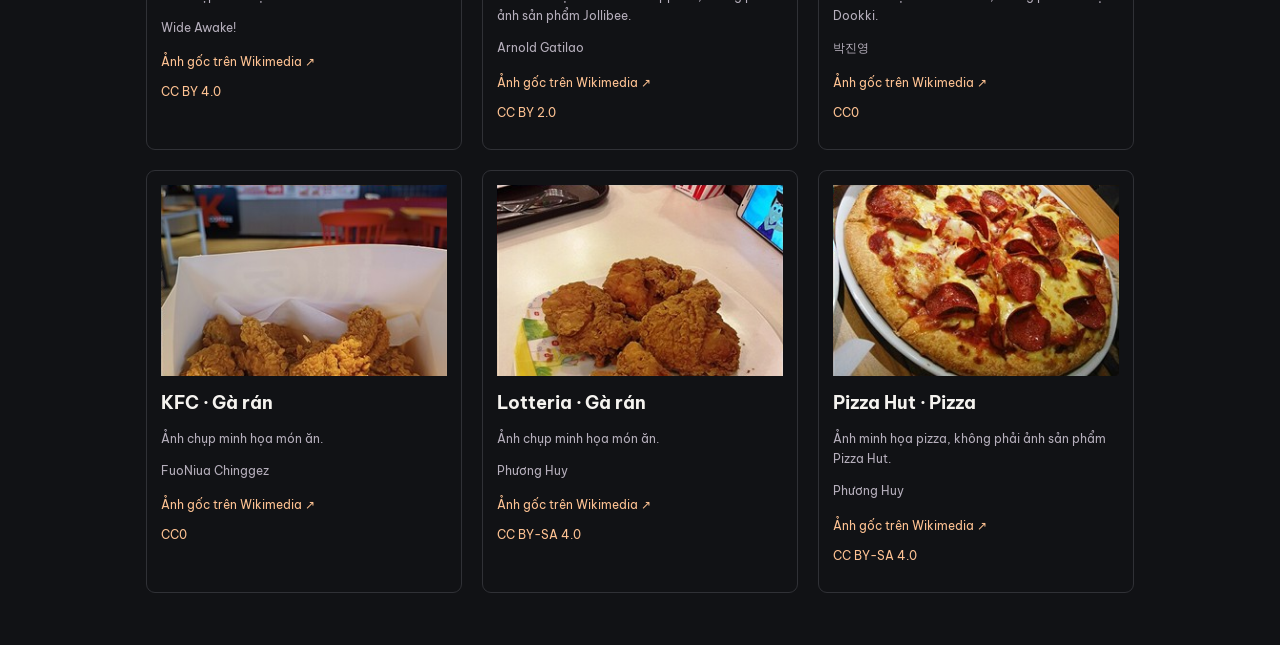
==== commit 64bb03b8: "Add real food photos and Jollibee Dookki brand drops" ====
--- a/credits.html
+++ b/credits.html
@@ -1 +1 @@
-<!doctype html><html lang="vi"><head><meta charset="utf-8"><meta name="viewport" content="width=device-width,initial-scale=1"><title>Nguồn ảnh và âm thanh — Ăn gì?</title><link rel="stylesheet" href="./style.css?v=2"></head><body><main class="credits-page"><a href="./">← Trở về mở hòm</a><h1>Ảnh thật. Nguồn rõ ràng.</h1><p>Ảnh từ Wikimedia Commons, minh họa món ăn, không đại diện cho một quán cụ thể. Ảnh được cắt khung 3:2, thu nhỏ và ghép vào bộ ảnh để tải nhanh. Mỗi ảnh giữ giấy phép tương ứng bên dưới.</p><p>Âm thanh được tổng hợp riêng bằng Web Audio: mở khóa, tiếng kim qua thẻ và hợp âm báo kết quả. Không sử dụng bản ghi âm của CS2 hoặc mẫu âm thanh bên thứ ba.</p><div class="credits-grid"><article id="photo-0"><div class="dish-photo" role="img" aria-label="Phở bò" style="--px:0%;--py:0%"></div><h2>Phở bò</h2><p>Codename5281</p><a href="https://commons.wikimedia.org/wiki/File:Ph%E1%BB%9F_b%C3%B2,_C%E1%BA%A7u_Gi%E1%BA%A5y,_H%C3%A0_N%E1%BB%99i.jpg" target="_blank" rel="noopener">Ảnh gốc trên Wikimedia ↗</a><p><a href="https://creativecommons.org/licenses/by-sa/3.0">CC BY-SA 3.0</a></p></article><article id="photo-1"><div class="dish-photo" role="img" aria-label="Bánh mì" style="--px:33.33333333333333%;--py:0%"></div><h2>Bánh mì</h2><p>nsaum75¡שיחת!‎</p><a href="https://commons.wikimedia.org/wiki/File:B%C3%A1nh_m%C3%AC_th%E1%BB%8Bt_n%C6%B0%E1%BB%9Bng.png" target="_blank" rel="noopener">Ảnh gốc trên Wikimedia ↗</a><p><a href="https://creativecommons.org/licenses/by-sa/3.0">CC BY-SA 3.0</a></p></article><article id="photo-2"><div class="dish-photo" role="img" aria-label="Xôi khúc" style="--px:66.66666666666666%;--py:0%"></div><h2>Xôi khúc</h2><p>Memberofc1</p><a href="https://commons.wikimedia.org/wiki/File:X%C3%B4i_kh%C3%BAc.jpg" target="_blank" rel="noopener">Ảnh gốc trên Wikimedia ↗</a><p><a href="https://creativecommons.org/licenses/by-sa/3.0">CC BY-SA 3.0</a></p></article><article id="photo-3"><div class="dish-photo" role="img" aria-label="Bánh cuốn" style="--px:100%;--py:0%"></div><h2>Bánh cuốn</h2><p>Lưu Ly</p><a href="https://commons.wikimedia.org/wiki/File:Banh_cuon.jpg" target="_blank" rel="noopener">Ảnh gốc trên Wikimedia ↗</a><p><a href="https://commons.wikimedia.org/wiki/File:Banh_cuon.jpg">Public domain</a></p></article><article id="photo-4"><div class="dish-photo" role="img" aria-label="Cháo gà" style="--px:0%;--py:20%"></div><h2>Cháo gà</h2><p>Phương Huy</p><a href="https://commons.wikimedia.org/wiki/File:Ch%C3%A1o_g%C3%A0_nh%C3%A0_l%C3%A0m,_th%C3%A1ng_5_n%C4%83m_2020_(2).jpg" target="_blank" rel="noopener">Ảnh gốc trên Wikimedia ↗</a><p><a href="https://creativecommons.org/licenses/by-sa/4.0">CC BY-SA 4.0</a></p></article><article id="photo-5"><div class="dish-photo" role="img" aria-label="Bún bò Huế" style="--px:33.33333333333333%;--py:20%"></div><h2>Bún bò Huế</h2><p>Kham Tran - www.khamtran.com</p><a href="https://commons.wikimedia.org/wiki/File:Bun-Bo-Hue-from-Huong-Giang-2011.jpg" target="_blank" rel="noopener">Ảnh gốc trên Wikimedia ↗</a><p><a href="https://creativecommons.org/licenses/by/3.0">CC BY 3.0</a></p></article><article id="photo-6"><div class="dish-photo" role="img" aria-label="Bánh bao" style="--px:66.66666666666666%;--py:20%"></div><h2>Bánh bao</h2><p>Sue Le</p><a href="https://commons.wikimedia.org/wiki/File:Banhbao.jpg" target="_blank" rel="noopener">Ảnh gốc trên Wikimedia ↗</a><p><a href="https://creativecommons.org/licenses/by-sa/3.0">CC BY-SA 3.0</a></p></article><article id="photo-7"><div class="dish-photo" role="img" aria-label="Bò né" style="--px:100%;--py:20%"></div><h2>Bò né</h2><p>Phương Huy (thảo luận)</p><a href="https://commons.wikimedia.org/wiki/File:B%C3%B2_b%C3%ADt_t%E1%BA%BFt_ki%E1%BB%83u_Vi%E1%BB%87t_Nam_(c%C3%B3_x%C3%BAc_x%C3%ADch)_%E1%BB%9F_B%C3%ACnh_H%C6%B0ng_H%C3%B2a_A_(4).jpg" target="_blank" rel="noopener">Ảnh gốc trên Wikimedia ↗</a><p><a href="https://commons.wikimedia.org/wiki/File:B%C3%B2_b%C3%ADt_t%E1%BA%BFt_ki%E1%BB%83u_Vi%E1%BB%87t_Nam_(c%C3%B3_x%C3%BAc_x%C3%ADch)_%E1%BB%9F_B%C3%ACnh_H%C6%B0ng_H%C3%B2a_A_(4).jpg">Public domain</a></p></article><article id="photo-8"><div class="dish-photo" role="img" aria-label="Cơm tấm" style="--px:0%;--py:40%"></div><h2>Cơm tấm</h2><p>Christopher Crouzet</p><a href="https://commons.wikimedia.org/wiki/File:C%C6%A1m_T%E1%BA%A5m,_Da_Nang,_Vietnam.jpg" target="_blank" rel="noopener">Ảnh gốc trên Wikimedia ↗</a><p><a href="https://creativecommons.org/licenses/by-sa/4.0">CC BY-SA 4.0</a></p></article><article id="photo-9"><div class="dish-photo" role="img" aria-label="Cơm gà" style="--px:33.33333333333333%;--py:40%"></div><h2>Cơm gà</h2><p>Taikhuong04</p><a href="https://commons.wikimedia.org/wiki/File:Com_ga_Viet_Nam_voi_ga_luoc_com_vang_va_nuoc_cham.jpg" target="_blank" rel="noopener">Ảnh gốc trên Wikimedia ↗</a><p><a href="https://creativecommons.org/licenses/by-sa/4.0">CC BY-SA 4.0</a></p></article><article id="photo-10"><div class="dish-photo" role="img" aria-label="Bún thịt nướng" style="--px:66.66666666666666%;--py:40%"></div><h2>Bún thịt nướng</h2><p>Lưu Ly</p><a href="https://commons.wikimedia.org/wiki/File:Bun_thit_nuong.jpg" target="_blank" rel="noopener">Ảnh gốc trên Wikimedia ↗</a><p><a href="https://commons.wikimedia.org/wiki/File:Bun_thit_nuong.jpg">Public domain</a></p></article><article id="photo-11"><div class="dish-photo" role="img" aria-label="Bún chả" style="--px:100%;--py:40%"></div><h2>Bún chả</h2><p>Viethavvh</p><a href="https://commons.wikimedia.org/wiki/File:B%C3%BAn_ch%E1%BA%A3_Th%E1%BB%A5y_Khu%C3%AA.jpg" target="_blank" rel="noopener">Ảnh gốc trên Wikimedia ↗</a><p><a href="https://creativecommons.org/licenses/by-sa/4.0">CC BY-SA 4.0</a></p></article><article id="photo-12"><div class="dish-photo" role="img" aria-label="Cơm chiên" style="--px:0%;--py:60%"></div><h2>Cơm chiên</h2><p>Vee Satayamas from Bangkok, Thailand</p><a href="https://commons.wikimedia.org/wiki/File:Fried_rice_with_chicken_(17234644521).jpg" target="_blank" rel="noopener">Ảnh gốc trên Wikimedia ↗</a><p><a href="https://creativecommons.org/licenses/by/2.0">CC BY 2.0</a></p></article><article id="photo-13"><div class="dish-photo" role="img" aria-label="Mì Quảng" style="--px:33.33333333333333%;--py:60%"></div><h2>Mì Quảng</h2><p>Jpatokal</p><a href="https://commons.wikimedia.org/wiki/File:Mi_Quang_1A_Danang.jpg" target="_blank" rel="noopener">Ảnh gốc trên Wikimedia ↗</a><p><a href="https://creativecommons.org/licenses/by-sa/4.0">CC BY-SA 4.0</a></p></article><article id="photo-14"><div class="dish-photo" role="img" aria-label="Bánh xèo" style="--px:66.66666666666666%;--py:60%"></div><h2>Bánh xèo</h2><p>Vivian D Nguyen</p><a href="https://commons.wikimedia.org/wiki/File:B%C3%A1nh_x%C3%A8o_with_n%C6%B0%E1%BB%9Bc_m%E1%BA%AFm.jpg" target="_blank" rel="noopener">Ảnh gốc trên Wikimedia ↗</a><p><a href="https://creativecommons.org/licenses/by-sa/2.0">CC BY-SA 2.0</a></p></article><article id="photo-15"><div class="dish-photo" role="img" aria-label="Sushi" style="--px:100%;--py:60%"></div><h2>Sushi</h2><p>chidorian from Japan</p><a href="https://commons.wikimedia.org/wiki/File:Sushi_platter.jpg" target="_blank" rel="noopener">Ảnh gốc trên Wikimedia ↗</a><p><a href="https://creativecommons.org/licenses/by-sa/2.0">CC BY-SA 2.0</a></p></article><article id="photo-16"><div class="dish-photo" role="img" aria-label="Hủ tiếu" style="--px:0%;--py:80%"></div><h2>Hủ tiếu</h2><p>Phương Huy (thảo luận)</p><a href="https://commons.wikimedia.org/wiki/File:H%E1%BB%A7_t%C3%ADu_Nam_Vang_(h%E1%BB%A7_t%C3%ADu_t%C3%B4m),_qu%C3%A1n_C%E1%BA%A7u_Tr%E1%BA%AFng,_K%C3%AAnh_n%C6%B0%E1%BB%9Bc_%C4%91en_(1).jpg" target="_blank" rel="noopener">Ảnh gốc trên Wikimedia ↗</a><p><a href="https://commons.wikimedia.org/wiki/File:H%E1%BB%A7_t%C3%ADu_Nam_Vang_(h%E1%BB%A7_t%C3%ADu_t%C3%B4m),_qu%C3%A1n_C%E1%BA%A7u_Tr%E1%BA%AFng,_K%C3%AAnh_n%C6%B0%E1%BB%9Bc_%C4%91en_(1).jpg">Public domain</a></p></article><article id="photo-17"><div class="dish-photo" role="img" aria-label="Cơm niêu" style="--px:33.33333333333333%;--py:80%"></div><h2>Cơm niêu</h2><p>Tuantq89</p><a href="https://commons.wikimedia.org/wiki/File:C%C6%A1m_ni%C3%AAu_Kombo.jpg" target="_blank" rel="noopener">Ảnh gốc trên Wikimedia ↗</a><p><a href="https://creativecommons.org/licenses/by-sa/4.0">CC BY-SA 4.0</a></p></article><article id="photo-18"><div class="dish-photo" role="img" aria-label="Bún riêu" style="--px:66.66666666666666%;--py:80%"></div><h2>Bún riêu</h2><p>Alpha</p><a href="https://commons.wikimedia.org/wiki/File:B%C3%BAn_ri%C3%AAu_cua_n%C6%B0%E1%BB%9Bc.jpg" target="_blank" rel="noopener">Ảnh gốc trên Wikimedia ↗</a><p><a href="https://creativecommons.org/licenses/by-sa/2.0">CC BY-SA 2.0</a></p></article><article id="photo-19"><div class="dish-photo" role="img" aria-label="Gỏi cuốn" style="--px:100%;--py:80%"></div><h2>Gỏi cuốn</h2><p></p><a href="https://commons.wikimedia.org/wiki/File:Summer_roll.jpg" target="_blank" rel="noopener">Ảnh gốc trên Wikimedia ↗</a><p><a href="https://creativecommons.org/licenses/by/2.0">CC BY 2.0</a></p></article><article id="photo-20"><div class="dish-photo" role="img" aria-label="Mì xào" style="--px:0%;--py:100%"></div><h2>Mì xào</h2><p>CEphoto, Uwe Aranas</p><a href="https://commons.wikimedia.org/wiki/File:Gombak_Malaysia_Tuaran-Mee-01.jpg" target="_blank" rel="noopener">Ảnh gốc trên Wikimedia ↗</a><p><a href="https://creativecommons.org/licenses/by-sa/3.0">CC BY-SA 3.0</a></p></article><article id="photo-21"><div class="dish-photo" role="img" aria-label="Pizza" style="--px:33.33333333333333%;--py:100%"></div><h2>Pizza</h2><p>Phương Huy</p><a href="https://commons.wikimedia.org/wiki/File:Pizza_Vi%E1%BB%87t_Nam_%C4%91%E1%BA%BF_d%C3%A0y,_x%C3%BAc_x%C3%ADch_(SNaT_2018)_(7).jpg" target="_blank" rel="noopener">Ảnh gốc trên Wikimedia ↗</a><p><a href="https://creativecommons.org/licenses/by-sa/4.0">CC BY-SA 4.0</a></p></article><article id="photo-22"><div class="dish-photo" role="img" aria-label="Đồ nướng" style="--px:66.66666666666666%;--py:100%"></div><h2>Đồ nướng</h2><p>Frettie</p><a href="https://commons.wikimedia.org/wiki/File:Grilled_steaks_turned_by_grill_tongs_near_Host%C3%A1kov,_Vladislav,_T%C5%99eb%C3%AD%C4%8D_District.jpg" target="_blank" rel="noopener">Ảnh gốc trên Wikimedia ↗</a><p><a href="https://creativecommons.org/licenses/by/3.0">CC BY 3.0</a></p></article><article id="photo-23"><div class="dish-photo" role="img" aria-label="Lẩu" style="--px:100%;--py:100%"></div><h2>Lẩu</h2><p>Chensiyuan at English Wikipedia</p><a href="https://commons.wikimedia.org/wiki/File:Day177lilybday.JPG" target="_blank" rel="noopener">Ảnh gốc trên Wikimedia ↗</a><p><a href="http://creativecommons.org/licenses/by-sa/3.0/">CC BY-SA 3.0</a></p></article></div></main></body></html>+<!doctype html><html lang="vi"><head><meta charset="utf-8"><meta name="viewport" content="width=device-width,initial-scale=1"><title>Nguồn ảnh và âm thanh — Ăn gì?</title><link rel="stylesheet" href="./style.css?v=4"></head><body><main class="credits-page"><a href="./">← Trở về mở hòm</a><h1>Ảnh thật. Nguồn rõ ràng.</h1><p>Ảnh từ Wikimedia Commons, minh họa món ăn, không đại diện cho một quán cụ thể. Ảnh được cắt khung 3:2, thu nhỏ và ghép vào bộ ảnh để tải nhanh. Mỗi ảnh giữ giấy phép tương ứng bên dưới.</p><p>Âm thanh được tổng hợp riêng bằng Web Audio: mở khóa, tiếng kim qua thẻ và hợp âm báo kết quả. Không sử dụng bản ghi âm của CS2 hoặc mẫu âm thanh bên thứ ba.</p><div class="credits-grid"><article id="photo-0"><div class="dish-photo" role="img" aria-label="Phở bò" style="--px:0%;--py:0%"></div><h2>Phở bò</h2><p>Codename5281</p><a href="https://commons.wikimedia.org/wiki/File:Ph%E1%BB%9F_b%C3%B2,_C%E1%BA%A7u_Gi%E1%BA%A5y,_H%C3%A0_N%E1%BB%99i.jpg" target="_blank" rel="noopener">Ảnh gốc trên Wikimedia ↗</a><p><a href="https://creativecommons.org/licenses/by-sa/3.0">CC BY-SA 3.0</a></p></article><article id="photo-1"><div class="dish-photo" role="img" aria-label="Bánh mì" style="--px:33.33333333333333%;--py:0%"></div><h2>Bánh mì</h2><p>nsaum75¡שיחת!‎</p><a href="https://commons.wikimedia.org/wiki/File:B%C3%A1nh_m%C3%AC_th%E1%BB%8Bt_n%C6%B0%E1%BB%9Bng.png" target="_blank" rel="noopener">Ảnh gốc trên Wikimedia ↗</a><p><a href="https://creativecommons.org/licenses/by-sa/3.0">CC BY-SA 3.0</a></p></article><article id="photo-2"><div class="dish-photo" role="img" aria-label="Xôi khúc" style="--px:66.66666666666666%;--py:0%"></div><h2>Xôi khúc</h2><p>Memberofc1</p><a href="https://commons.wikimedia.org/wiki/File:X%C3%B4i_kh%C3%BAc.jpg" target="_blank" rel="noopener">Ảnh gốc trên Wikimedia ↗</a><p><a href="https://creativecommons.org/licenses/by-sa/3.0">CC BY-SA 3.0</a></p></article><article id="photo-3"><div class="dish-photo" role="img" aria-label="Bánh cuốn" style="--px:100%;--py:0%"></div><h2>Bánh cuốn</h2><p>Lưu Ly</p><a href="https://commons.wikimedia.org/wiki/File:Banh_cuon.jpg" target="_blank" rel="noopener">Ảnh gốc trên Wikimedia ↗</a><p><a href="https://commons.wikimedia.org/wiki/File:Banh_cuon.jpg">Public domain</a></p></article><article id="photo-4"><div class="dish-photo" role="img" aria-label="Cháo gà" style="--px:0%;--py:20%"></div><h2>Cháo gà</h2><p>Phương Huy</p><a href="https://commons.wikimedia.org/wiki/File:Ch%C3%A1o_g%C3%A0_nh%C3%A0_l%C3%A0m,_th%C3%A1ng_5_n%C4%83m_2020_(2).jpg" target="_blank" rel="noopener">Ảnh gốc trên Wikimedia ↗</a><p><a href="https://creativecommons.org/licenses/by-sa/4.0">CC BY-SA 4.0</a></p></article><article id="photo-5"><div class="dish-photo" role="img" aria-label="Bún bò Huế" style="--px:33.33333333333333%;--py:20%"></div><h2>Bún bò Huế</h2><p>Kham Tran - www.khamtran.com</p><a href="https://commons.wikimedia.org/wiki/File:Bun-Bo-Hue-from-Huong-Giang-2011.jpg" target="_blank" rel="noopener">Ảnh gốc trên Wikimedia ↗</a><p><a href="https://creativecommons.org/licenses/by/3.0">CC BY 3.0</a></p></article><article id="photo-6"><div class="dish-photo" role="img" aria-label="Bánh bao" style="--px:66.66666666666666%;--py:20%"></div><h2>Bánh bao</h2><p>Sue Le</p><a href="https://commons.wikimedia.org/wiki/File:Banhbao.jpg" target="_blank" rel="noopener">Ảnh gốc trên Wikimedia ↗</a><p><a href="https://creativecommons.org/licenses/by-sa/3.0">CC BY-SA 3.0</a></p></article><article id="photo-7"><div class="dish-photo" role="img" aria-label="Bò né" style="--px:100%;--py:20%"></div><h2>Bò né</h2><p>Phương Huy (thảo luận)</p><a href="https://commons.wikimedia.org/wiki/File:B%C3%B2_b%C3%ADt_t%E1%BA%BFt_ki%E1%BB%83u_Vi%E1%BB%87t_Nam_(c%C3%B3_x%C3%BAc_x%C3%ADch)_%E1%BB%9F_B%C3%ACnh_H%C6%B0ng_H%C3%B2a_A_(4).jpg" target="_blank" rel="noopener">Ảnh gốc trên Wikimedia ↗</a><p><a href="https://commons.wikimedia.org/wiki/File:B%C3%B2_b%C3%ADt_t%E1%BA%BFt_ki%E1%BB%83u_Vi%E1%BB%87t_Nam_(c%C3%B3_x%C3%BAc_x%C3%ADch)_%E1%BB%9F_B%C3%ACnh_H%C6%B0ng_H%C3%B2a_A_(4).jpg">Public domain</a></p></article><article id="photo-8"><div class="dish-photo" role="img" aria-label="Cơm tấm" style="--px:0%;--py:40%"></div><h2>Cơm tấm</h2><p>Christopher Crouzet</p><a href="https://commons.wikimedia.org/wiki/File:C%C6%A1m_T%E1%BA%A5m,_Da_Nang,_Vietnam.jpg" target="_blank" rel="noopener">Ảnh gốc trên Wikimedia ↗</a><p><a href="https://creativecommons.org/licenses/by-sa/4.0">CC BY-SA 4.0</a></p></article><article id="photo-9"><div class="dish-photo" role="img" aria-label="Cơm gà" style="--px:33.33333333333333%;--py:40%"></div><h2>Cơm gà</h2><p>Taikhuong04</p><a href="https://commons.wikimedia.org/wiki/File:Com_ga_Viet_Nam_voi_ga_luoc_com_vang_va_nuoc_cham.jpg" target="_blank" rel="noopener">Ảnh gốc trên Wikimedia ↗</a><p><a href="https://creativecommons.org/licenses/by-sa/4.0">CC BY-SA 4.0</a></p></article><article id="photo-10"><div class="dish-photo" role="img" aria-label="Bún thịt nướng" style="--px:66.66666666666666%;--py:40%"></div><h2>Bún thịt nướng</h2><p>Lưu Ly</p><a href="https://commons.wikimedia.org/wiki/File:Bun_thit_nuong.jpg" target="_blank" rel="noopener">Ảnh gốc trên Wikimedia ↗</a><p><a href="https://commons.wikimedia.org/wiki/File:Bun_thit_nuong.jpg">Public domain</a></p></article><article id="photo-11"><div class="dish-photo" role="img" aria-label="Bún chả" style="--px:100%;--py:40%"></div><h2>Bún chả</h2><p>Viethavvh</p><a href="https://commons.wikimedia.org/wiki/File:B%C3%BAn_ch%E1%BA%A3_Th%E1%BB%A5y_Khu%C3%AA.jpg" target="_blank" rel="noopener">Ảnh gốc trên Wikimedia ↗</a><p><a href="https://creativecommons.org/licenses/by-sa/4.0">CC BY-SA 4.0</a></p></article><article id="photo-12"><div class="dish-photo" role="img" aria-label="Cơm chiên" style="--px:0%;--py:60%"></div><h2>Cơm chiên</h2><p>Vee Satayamas from Bangkok, Thailand</p><a href="https://commons.wikimedia.org/wiki/File:Fried_rice_with_chicken_(17234644521).jpg" target="_blank" rel="noopener">Ảnh gốc trên Wikimedia ↗</a><p><a href="https://creativecommons.org/licenses/by/2.0">CC BY 2.0</a></p></article><article id="photo-13"><div class="dish-photo" role="img" aria-label="Mì Quảng" style="--px:33.33333333333333%;--py:60%"></div><h2>Mì Quảng</h2><p>Jpatokal</p><a href="https://commons.wikimedia.org/wiki/File:Mi_Quang_1A_Danang.jpg" target="_blank" rel="noopener">Ảnh gốc trên Wikimedia ↗</a><p><a href="https://creativecommons.org/licenses/by-sa/4.0">CC BY-SA 4.0</a></p></article><article id="photo-14"><div class="dish-photo" role="img" aria-label="Bánh xèo" style="--px:66.66666666666666%;--py:60%"></div><h2>Bánh xèo</h2><p>Vivian D Nguyen</p><a href="https://commons.wikimedia.org/wiki/File:B%C3%A1nh_x%C3%A8o_with_n%C6%B0%E1%BB%9Bc_m%E1%BA%AFm.jpg" target="_blank" rel="noopener">Ảnh gốc trên Wikimedia ↗</a><p><a href="https://creativecommons.org/licenses/by-sa/2.0">CC BY-SA 2.0</a></p></article><article id="photo-15"><div class="dish-photo" role="img" aria-label="Sushi" style="--px:100%;--py:60%"></div><h2>Sushi</h2><p>chidorian from Japan</p><a href="https://commons.wikimedia.org/wiki/File:Sushi_platter.jpg" target="_blank" rel="noopener">Ảnh gốc trên Wikimedia ↗</a><p><a href="https://creativecommons.org/licenses/by-sa/2.0">CC BY-SA 2.0</a></p></article><article id="photo-16"><div class="dish-photo" role="img" aria-label="Hủ tiếu" style="--px:0%;--py:80%"></div><h2>Hủ tiếu</h2><p>Phương Huy (thảo luận)</p><a href="https://commons.wikimedia.org/wiki/File:H%E1%BB%A7_t%C3%ADu_Nam_Vang_(h%E1%BB%A7_t%C3%ADu_t%C3%B4m),_qu%C3%A1n_C%E1%BA%A7u_Tr%E1%BA%AFng,_K%C3%AAnh_n%C6%B0%E1%BB%9Bc_%C4%91en_(1).jpg" target="_blank" rel="noopener">Ảnh gốc trên Wikimedia ↗</a><p><a href="https://commons.wikimedia.org/wiki/File:H%E1%BB%A7_t%C3%ADu_Nam_Vang_(h%E1%BB%A7_t%C3%ADu_t%C3%B4m),_qu%C3%A1n_C%E1%BA%A7u_Tr%E1%BA%AFng,_K%C3%AAnh_n%C6%B0%E1%BB%9Bc_%C4%91en_(1).jpg">Public domain</a></p></article><article id="photo-17"><div class="dish-photo" role="img" aria-label="Cơm niêu" style="--px:33.33333333333333%;--py:80%"></div><h2>Cơm niêu</h2><p>Tuantq89</p><a href="https://commons.wikimedia.org/wiki/File:C%C6%A1m_ni%C3%AAu_Kombo.jpg" target="_blank" rel="noopener">Ảnh gốc trên Wikimedia ↗</a><p><a href="https://creativecommons.org/licenses/by-sa/4.0">CC BY-SA 4.0</a></p></article><article id="photo-18"><div class="dish-photo" role="img" aria-label="Bún riêu" style="--px:66.66666666666666%;--py:80%"></div><h2>Bún riêu</h2><p>Alpha</p><a href="https://commons.wikimedia.org/wiki/File:B%C3%BAn_ri%C3%AAu_cua_n%C6%B0%E1%BB%9Bc.jpg" target="_blank" rel="noopener">Ảnh gốc trên Wikimedia ↗</a><p><a href="https://creativecommons.org/licenses/by-sa/2.0">CC BY-SA 2.0</a></p></article><article id="photo-19"><div class="dish-photo" role="img" aria-label="Gỏi cuốn" style="--px:100%;--py:80%"></div><h2>Gỏi cuốn</h2><p></p><a href="https://commons.wikimedia.org/wiki/File:Summer_roll.jpg" target="_blank" rel="noopener">Ảnh gốc trên Wikimedia ↗</a><p><a href="https://creativecommons.org/licenses/by/2.0">CC BY 2.0</a></p></article><article id="photo-20"><div class="dish-photo" role="img" aria-label="Mì xào" style="--px:0%;--py:100%"></div><h2>Mì xào</h2><p>CEphoto, Uwe Aranas</p><a href="https://commons.wikimedia.org/wiki/File:Gombak_Malaysia_Tuaran-Mee-01.jpg" target="_blank" rel="noopener">Ảnh gốc trên Wikimedia ↗</a><p><a href="https://creativecommons.org/licenses/by-sa/3.0">CC BY-SA 3.0</a></p></article><article id="photo-21"><div class="dish-photo" role="img" aria-label="Pizza" style="--px:33.33333333333333%;--py:100%"></div><h2>Pizza</h2><p>Phương Huy</p><a href="https://commons.wikimedia.org/wiki/File:Pizza_Vi%E1%BB%87t_Nam_%C4%91%E1%BA%BF_d%C3%A0y,_x%C3%BAc_x%C3%ADch_(SNaT_2018)_(7).jpg" target="_blank" rel="noopener">Ảnh gốc trên Wikimedia ↗</a><p><a href="https://creativecommons.org/licenses/by-sa/4.0">CC BY-SA 4.0</a></p></article><article id="photo-22"><div class="dish-photo" role="img" aria-label="Đồ nướng" style="--px:66.66666666666666%;--py:100%"></div><h2>Đồ nướng</h2><p>Frettie</p><a href="https://commons.wikimedia.org/wiki/File:Grilled_steaks_turned_by_grill_tongs_near_Host%C3%A1kov,_Vladislav,_T%C5%99eb%C3%AD%C4%8D_District.jpg" target="_blank" rel="noopener">Ảnh gốc trên Wikimedia ↗</a><p><a href="https://creativecommons.org/licenses/by/3.0">CC BY 3.0</a></p></article><article id="photo-23"><div class="dish-photo" role="img" aria-label="Lẩu" style="--px:100%;--py:100%"></div><h2>Lẩu</h2><p>Chensiyuan at English Wikipedia</p><a href="https://commons.wikimedia.org/wiki/File:Day177lilybday.JPG" target="_blank" rel="noopener">Ảnh gốc trên Wikimedia ↗</a><p><a href="http://creativecommons.org/licenses/by-sa/3.0/">CC BY-SA 3.0</a></p></article><article id="photo-24"><div class="dish-photo extra-photo" role="img" aria-label="Bánh mì chảo" style="--px:0%;--py:0%"></div><h2>Bánh mì chảo</h2><p>Ảnh chụp minh họa món ăn.</p><p>Vinnie Cartabiano</p><a href="https://commons.wikimedia.org/wiki/File:M%E1%BB%99t_ph%E1%BA%A7n_b%C3%A1nh_m%C3%AC_ch%E1%BA%A3o_v%E1%BB%9Bi_tr%E1%BB%A9ng_v%C3%A0_ch%E1%BA%A3_(38657217774).jpg">Ảnh gốc trên Wikimedia ↗</a><p><a href="https://creativecommons.org/licenses/by/2.0">CC BY 2.0</a></p></article><article id="photo-25"><div class="dish-photo extra-photo" role="img" aria-label="Bánh mì trứng phô mai" style="--px:20%;--py:0%"></div><h2>Bánh mì trứng phô mai</h2><p>Ảnh minh họa sandwich trứng phô mai.</p><p>John Verive</p><a href="https://commons.wikimedia.org/wiki/File:Egg_and_cheese_breakfast_sandwich.jpg">Ảnh gốc trên Wikimedia ↗</a><p><a href="https://creativecommons.org/licenses/by-sa/2.0">CC BY-SA 2.0</a></p></article><article id="photo-26"><div class="dish-photo extra-photo" role="img" aria-label="Bagel cá hồi" style="--px:40%;--py:0%"></div><h2>Bagel cá hồi</h2><p>Ảnh chụp minh họa món ăn.</p><p>에그란</p><a href="https://commons.wikimedia.org/wiki/File:Homemade_salmon_bagel_sandwich_1.jpg">Ảnh gốc trên Wikimedia ↗</a><p><a href="https://creativecommons.org/licenses/by/4.0">CC BY 4.0</a></p></article><article id="photo-27"><div class="dish-photo extra-photo" role="img" aria-label="Pancake chuối" style="--px:60%;--py:0%"></div><h2>Pancake chuối</h2><p>Ảnh chụp minh họa món ăn.</p><p>PallaviKhale</p><a href="https://commons.wikimedia.org/wiki/File:Banana_Pancakes_Pk021.jpg">Ảnh gốc trên Wikimedia ↗</a><p><a href="https://creativecommons.org/licenses/by-sa/4.0">CC BY-SA 4.0</a></p></article><article id="photo-28"><div class="dish-photo extra-photo" role="img" aria-label="Croissant trứng" style="--px:80%;--py:0%"></div><h2>Croissant trứng</h2><p>Ảnh chụp minh họa món ăn.</p><p>Andy Li</p><a href="https://commons.wikimedia.org/wiki/File:Croissant_with_egg_and_mushrooms_-_The_Mad_Hatter.jpg">Ảnh gốc trên Wikimedia ↗</a><p><a href="http://creativecommons.org/publicdomain/zero/1.0/deed.en">CC0</a></p></article><article id="photo-29"><div class="dish-photo extra-photo" role="img" aria-label="Cơm nắm cá ngừ" style="--px:100%;--py:0%"></div><h2>Cơm nắm cá ngừ</h2><p>Ảnh chụp minh họa món ăn.</p><p>KQuhen</p><a href="https://commons.wikimedia.org/wiki/File:Miura-Misaki_Tuna_Shogi_onigiri_2025.jpg">Ảnh gốc trên Wikimedia ↗</a><p><a href="https://creativecommons.org/licenses/by-sa/4.0">CC BY-SA 4.0</a></p></article><article id="photo-30"><div class="dish-photo extra-photo" role="img" aria-label="Sandwich gà" style="--px:0%;--py:20%"></div><h2>Sandwich gà</h2><p>Ảnh chụp minh họa món ăn.</p><p>Tmannya</p><a href="https://commons.wikimedia.org/wiki/File:Chicken_sandwich.jpg">Ảnh gốc trên Wikimedia ↗</a><p><a href="https://creativecommons.org/licenses/by-sa/3.0">CC BY-SA 3.0</a></p></article><article id="photo-31"><div class="dish-photo extra-photo" role="img" aria-label="Bún quậy" style="--px:20%;--py:20%"></div><h2>Bún quậy</h2><p>Ảnh chụp minh họa món ăn.</p><p>Phương Huy</p><a href="https://commons.wikimedia.org/wiki/File:B%C3%BAn_qu%E1%BA%ADy_%E1%BB%9F_qu%C3%A1n_Qu%C3%AA_T%C3%B4i_ng%C3%A0y_15_th%C3%A1ng_10_n%C4%83m_2018_(1).jpg">Ảnh gốc trên Wikimedia ↗</a><p><a href="https://creativecommons.org/licenses/by-sa/4.0">CC BY-SA 4.0</a></p></article><article id="photo-32"><div class="dish-photo extra-photo" role="img" aria-label="Bánh căn" style="--px:40%;--py:20%"></div><h2>Bánh căn</h2><p>Ảnh chụp minh họa món ăn.</p><p>Memberofc1</p><a href="https://commons.wikimedia.org/wiki/File:B%C3%A1nh_c%C4%83n_1.jpg">Ảnh gốc trên Wikimedia ↗</a><p><a href="https://creativecommons.org/licenses/by-sa/3.0">CC BY-SA 3.0</a></p></article><article id="photo-33"><div class="dish-photo extra-photo" role="img" aria-label="Mì trộn trứng lòng đào" style="--px:60%;--py:20%"></div><h2>Mì trộn trứng lòng đào</h2><p>Ảnh minh họa mì trứng; cách chế biến có thể khác.</p><p>Nancy Nwachukwu</p><a href="https://commons.wikimedia.org/wiki/File:Noodles_mixed_with_scrambled_egg.jpg">Ảnh gốc trên Wikimedia ↗</a><p><a href="https://creativecommons.org/licenses/by-sa/4.0">CC BY-SA 4.0</a></p></article><article id="photo-34"><div class="dish-photo extra-photo" role="img" aria-label="Cơm gà sốt phô mai" style="--px:80%;--py:20%"></div><h2>Cơm gà sốt phô mai</h2><p>Ảnh minh họa set gà phô mai Hàn Quốc.</p><p>nakashi from Chofu, Tokyo, JAPAN</p><a href="https://commons.wikimedia.org/wiki/File:Cheese_Dakgalbi_set_at_Matsuya,_Kichijoji_(39232070154).jpg">Ảnh gốc trên Wikimedia ↗</a><p><a href="https://creativecommons.org/licenses/by-sa/2.0">CC BY-SA 2.0</a></p></article><article id="photo-35"><div class="dish-photo extra-photo" role="img" aria-label="Cơm trộn Hàn Quốc" style="--px:100%;--py:20%"></div><h2>Cơm trộn Hàn Quốc</h2><p>Ảnh chụp minh họa món ăn.</p><p>Chloe Lim</p><a href="https://commons.wikimedia.org/wiki/File:Bibimbap_6.jpg">Ảnh gốc trên Wikimedia ↗</a><p><a href="https://creativecommons.org/licenses/by/2.0">CC BY 2.0</a></p></article><article id="photo-36"><div class="dish-photo extra-photo" role="img" aria-label="Mì cay" style="--px:0%;--py:40%"></div><h2>Mì cay</h2><p>Ảnh chụp minh họa món ăn.</p><p>Vee Satayamas</p><a href="https://commons.wikimedia.org/wiki/File:Jjamppong_4.jpg">Ảnh gốc trên Wikimedia ↗</a><p><a href="https://creativecommons.org/licenses/by/2.0">CC BY 2.0</a></p></article><article id="photo-37"><div class="dish-photo extra-photo" role="img" aria-label="Tokbokki" style="--px:20%;--py:40%"></div><h2>Tokbokki</h2><p>Ảnh chụp minh họa món ăn.</p><p>by jetalone (flickr)</p><a href="https://commons.wikimedia.org/wiki/File:Korean.snacks-Tteokbokki-08.jpg">Ảnh gốc trên Wikimedia ↗</a><p><a href="https://creativecommons.org/licenses/by/2.0">CC BY 2.0</a></p></article><article id="photo-38"><div class="dish-photo extra-photo" role="img" aria-label="Kimbap" style="--px:40%;--py:40%"></div><h2>Kimbap</h2><p>Ảnh chụp minh họa món ăn.</p><p>changupn</p><a href="https://commons.wikimedia.org/wiki/File:Gimbap_(pixabay).jpg">Ảnh gốc trên Wikimedia ↗</a><p><a href="http://creativecommons.org/publicdomain/zero/1.0/deed.en">CC0</a></p></article><article id="photo-39"><div class="dish-photo extra-photo" role="img" aria-label="Gà rán sốt Hàn" style="--px:60%;--py:40%"></div><h2>Gà rán sốt Hàn</h2><p>Ảnh chụp minh họa món ăn.</p><p>Startandstar</p><a href="https://commons.wikimedia.org/wiki/File:Yangnyeom_Chicken_Korean_fried_chicken.jpg">Ảnh gốc trên Wikimedia ↗</a><p><a href="http://creativecommons.org/publicdomain/zero/1.0/deed.en">CC0</a></p></article><article id="photo-40"><div class="dish-photo extra-photo" role="img" aria-label="Burger bò" style="--px:80%;--py:40%"></div><h2>Burger bò</h2><p>Ảnh chụp minh họa món ăn.</p><p>Len Rizzi (photographer)</p><a href="https://commons.wikimedia.org/wiki/File:NCI_Visuals_Food_Hamburger.jpg">Ảnh gốc trên Wikimedia ↗</a><p><a href="https://commons.wikimedia.org/wiki/File:NCI_Visuals_Food_Hamburger.jpg">Public domain</a></p></article><article id="photo-41"><div class="dish-photo extra-photo" role="img" aria-label="Mì Ý sốt kem" style="--px:100%;--py:40%"></div><h2>Mì Ý sốt kem</h2><p>Ảnh chụp minh họa món ăn.</p><p>Karen and Brad Emerson</p><a href="https://commons.wikimedia.org/wiki/File:Lemon_cream_pasta_(3056103239).jpg">Ảnh gốc trên Wikimedia ↗</a><p><a href="https://creativecommons.org/licenses/by/2.0">CC BY 2.0</a></p></article><article id="photo-42"><div class="dish-photo extra-photo" role="img" aria-label="Cơm cà ri Nhật" style="--px:0%;--py:60%"></div><h2>Cơm cà ri Nhật</h2><p>Ảnh chụp minh họa món ăn.</p><p>Andy Li</p><a href="https://commons.wikimedia.org/wiki/File:Chicken_katsu_curry_rice_-_Korpan.jpg">Ảnh gốc trên Wikimedia ↗</a><p><a href="http://creativecommons.org/publicdomain/zero/1.0/deed.en">CC0</a></p></article><article id="photo-43"><div class="dish-photo extra-photo" role="img" aria-label="Bún đậu mắm tôm" style="--px:20%;--py:60%"></div><h2>Bún đậu mắm tôm</h2><p>Ảnh chụp minh họa món ăn.</p><p>trungnguyen299</p><a href="https://commons.wikimedia.org/wiki/File:B%C3%BAn_%C4%91%E1%BA%ADu_m%E1%BA%AFm_t%C3%B4m.jpg">Ảnh gốc trên Wikimedia ↗</a><p><a href="https://creativecommons.org/licenses/by-sa/2.0">CC BY-SA 2.0</a></p></article><article id="photo-44"><div class="dish-photo extra-photo" role="img" aria-label="Lẩu tokbokki" style="--px:40%;--py:60%"></div><h2>Lẩu tokbokki</h2><p>Ảnh chụp minh họa món ăn.</p><p>박진영</p><a href="https://commons.wikimedia.org/wiki/File:Jeukseok-tteok-bokki.jpg">Ảnh gốc trên Wikimedia ↗</a><p><a href="http://creativecommons.org/publicdomain/zero/1.0/deed.en">CC0</a></p></article><article id="photo-45"><div class="dish-photo extra-photo" role="img" aria-label="Lẩu mala" style="--px:60%;--py:60%"></div><h2>Lẩu mala</h2><p>Ảnh chụp minh họa món ăn.</p><p>N509FZ</p><a href="https://commons.wikimedia.org/wiki/File:3x3_hot_pot_in_Chongqing_(20180217161707).jpg">Ảnh gốc trên Wikimedia ↗</a><p><a href="https://creativecommons.org/licenses/by-sa/4.0">CC BY-SA 4.0</a></p></article><article id="photo-46"><div class="dish-photo extra-photo" role="img" aria-label="Ốc sốt trứng muối" style="--px:80%;--py:60%"></div><h2>Ốc sốt trứng muối</h2><p>Ảnh minh họa ốc hương sốt me; sốt trứng muối có màu khác.</p><p>Baoothersks</p><a href="https://commons.wikimedia.org/wiki/File:%E1%BB%90c_h%C6%B0%C6%A1ng_rang_me.jpg">Ảnh gốc trên Wikimedia ↗</a><p><a href="https://creativecommons.org/licenses/by-sa/4.0">CC BY-SA 4.0</a></p></article><article id="photo-47"><div class="dish-photo extra-photo" role="img" aria-label="Bánh tráng nướng" style="--px:100%;--py:60%"></div><h2>Bánh tráng nướng</h2><p>Ảnh chụp minh họa món ăn.</p><p>Huutai11791</p><a href="https://commons.wikimedia.org/wiki/File:Pizzabanhtrangnuong.JPG">Ảnh gốc trên Wikimedia ↗</a><p><a href="https://creativecommons.org/licenses/by-sa/3.0">CC BY-SA 3.0</a></p></article><article id="photo-48"><div class="dish-photo extra-photo" role="img" aria-label="Bánh tráng trộn" style="--px:0%;--py:80%"></div><h2>Bánh tráng trộn</h2><p>Ảnh chụp minh họa món ăn.</p><p>Memberofc1</p><a href="https://commons.wikimedia.org/wiki/File:Vietnamese_%22banh_trang_tron%22.JPG">Ảnh gốc trên Wikimedia ↗</a><p><a href="https://creativecommons.org/licenses/by-sa/3.0">CC BY-SA 3.0</a></p></article><article id="photo-49"><div class="dish-photo extra-photo" role="img" aria-label="Xiên que" style="--px:20%;--py:80%"></div><h2>Xiên que</h2><p>Ảnh chụp minh họa món ăn.</p><p>Meandkancil2020</p><a href="https://commons.wikimedia.org/wiki/File:Sate_Ayam_Panggang.jpg">Ảnh gốc trên Wikimedia ↗</a><p><a href="https://creativecommons.org/licenses/by-sa/4.0">CC BY-SA 4.0</a></p></article><article id="photo-50"><div class="dish-photo extra-photo" role="img" aria-label="Chân gà sả tắc" style="--px:40%;--py:80%"></div><h2>Chân gà sả tắc</h2><p>Ảnh minh họa chân gà nướng; món sả tắc có cách chế biến khác.</p><p>Phương Huy (thảo luận)</p><a href="https://commons.wikimedia.org/wiki/File:Ch%C3%A2n_g%C3%A0_n%C6%B0%E1%BB%9Bng_v%E1%BB%89a_h%C3%A8_%E1%BB%9F_%C4%91%C6%B0%E1%BB%9Dng_K%C3%AAnh_N%C6%B0%E1%BB%9Bc_%C4%90en_(2).jpg">Ảnh gốc trên Wikimedia ↗</a><p><a href="https://commons.wikimedia.org/wiki/File:Ch%C3%A2n_g%C3%A0_n%C6%B0%E1%BB%9Bng_v%E1%BB%89a_h%C3%A8_%E1%BB%9F_%C4%91%C6%B0%E1%BB%9Dng_K%C3%AAnh_N%C6%B0%E1%BB%9Bc_%C4%90en_(2).jpg">Public domain</a></p></article><article id="photo-51"><div class="dish-photo extra-photo" role="img" aria-label="Mì trộn tóp mỡ" style="--px:60%;--py:80%"></div><h2>Mì trộn tóp mỡ</h2><p>Ảnh minh họa mì trộn tương đen.</p><p>Phương Huy</p><a href="https://commons.wikimedia.org/wiki/File:M%C3%AC_tr%E1%BB%99n_t%C6%B0%C6%A1ng_%C4%91en_ng17th3n2023_(1).jpg">Ảnh gốc trên Wikimedia ↗</a><p><a href="http://creativecommons.org/publicdomain/zero/1.0/deed.en">CC0</a></p></article><article id="photo-52"><div class="dish-photo extra-photo" role="img" aria-label="Bánh tráng cuốn bơ" style="--px:80%;--py:80%"></div><h2>Bánh tráng cuốn bơ</h2><p>Ảnh minh họa nguyên liệu bánh tráng cuốn.</p><p>Phương Huy (thảo luận)</p><a href="https://commons.wikimedia.org/wiki/File:B%C3%A1nh_tr%C3%A1ng_cu%E1%BB%91n_2013.jpg">Ảnh gốc trên Wikimedia ↗</a><p><a href="https://commons.wikimedia.org/wiki/File:B%C3%A1nh_tr%C3%A1ng_cu%E1%BB%91n_2013.jpg">Public domain</a></p></article><article id="photo-53"><div class="dish-photo extra-photo" role="img" aria-label="Kem xôi" style="--px:100%;--py:80%"></div><h2>Kem xôi</h2><p>Ảnh chụp minh họa món ăn.</p><p>Zheng Zhou</p><a href="https://commons.wikimedia.org/wiki/File:Mango_sticky_rice_with_mango_pudding_and_mango_ice_cream.jpg">Ảnh gốc trên Wikimedia ↗</a><p><a href="https://creativecommons.org/licenses/by-sa/4.0">CC BY-SA 4.0</a></p></article><article id="photo-54"><div class="dish-photo extra-photo" role="img" aria-label="Jollibee · Gà Giòn Vui Vẻ" style="--px:0%;--py:100%"></div><h2>Jollibee · Gà Giòn Vui Vẻ</h2><p>Ảnh chụp minh họa món ăn.</p><p>Wide Awake!</p><a href="https://commons.wikimedia.org/wiki/File:Jollibee_chickenjoy_and_rice_(2024-01-19).jpg">Ảnh gốc trên Wikimedia ↗</a><p><a href="https://creativecommons.org/licenses/by/4.0">CC BY 4.0</a></p></article><article id="photo-55"><div class="dish-photo extra-photo" role="img" aria-label="Jollibee · Mì Ý Jolly" style="--px:20%;--py:100%"></div><h2>Jollibee · Mì Ý Jolly</h2><p>Ảnh minh họa mì Ý kiểu Philippines, không phải ảnh sản phẩm Jollibee.</p><p>Arnold Gatilao</p><a href="https://commons.wikimedia.org/wiki/File:Filipino_Spaghetti_2.0.jpg">Ảnh gốc trên Wikimedia ↗</a><p><a href="https://creativecommons.org/licenses/by/2.0">CC BY 2.0</a></p></article><article id="photo-56"><div class="dish-photo extra-photo" role="img" aria-label="Dookki · Buffet tokbokki" style="--px:40%;--py:100%"></div><h2>Dookki · Buffet tokbokki</h2><p>Ảnh minh họa lẩu tokbokki, không phải ảnh tại Dookki.</p><p>박진영</p><a href="https://commons.wikimedia.org/wiki/File:Jeukseok-tteok-bokki.jpg">Ảnh gốc trên Wikimedia ↗</a><p><a href="http://creativecommons.org/publicdomain/zero/1.0/deed.en">CC0</a></p></article><article id="photo-57"><div class="dish-photo extra-photo" role="img" aria-label="KFC · Gà rán" style="--px:60%;--py:100%"></div><h2>KFC · Gà rán</h2><p>Ảnh chụp minh họa món ăn.</p><p>FuoNiua Chinggez</p><a href="https://commons.wikimedia.org/wiki/File:SZ_%E6%B7%B1%E5%9C%B3_Shenzhen_%E9%BE%8D%E5%B4%97_Longgang_%E5%AF%B6%E9%BE%8D_BaoLong_%E7%A2%A7%E6%96%B0%E8%B7%AF_BiXin_Road_%E5%AE%8F%E4%BD%B0%E7%99%BE%E8%B2%A8_Hongbai_Mart_shop_%E8%82%AF%E5%BE%B7%E5%9F%BA%E5%BF%AB%E9%A4%90_KFC_Restaurant_%E7%82%B8%E9%9B%9E_fried_chicken_June_2024_R12S_01.jpg">Ảnh gốc trên Wikimedia ↗</a><p><a href="http://creativecommons.org/publicdomain/zero/1.0/deed.en">CC0</a></p></article><article id="photo-58"><div class="dish-photo extra-photo" role="img" aria-label="Lotteria · Gà rán" style="--px:80%;--py:100%"></div><h2>Lotteria · Gà rán</h2><p>Ảnh chụp minh họa món ăn.</p><p>Phương Huy</p><a href="https://commons.wikimedia.org/wiki/File:G%C3%A0_r%C3%A1n_t%E1%BA%A1i_Lotteria_%E1%BB%9F_BigC_ng%C3%A0y_17_th%C3%A1ng_11_n%C4%83m_2019_(2).jpg">Ảnh gốc trên Wikimedia ↗</a><p><a href="https://creativecommons.org/licenses/by-sa/4.0">CC BY-SA 4.0</a></p></article><article id="photo-59"><div class="dish-photo extra-photo" role="img" aria-label="Pizza Hut · Pizza" style="--px:100%;--py:100%"></div><h2>Pizza Hut · Pizza</h2><p>Ảnh minh họa pizza, không phải ảnh sản phẩm Pizza Hut.</p><p>Phương Huy</p><a href="https://commons.wikimedia.org/wiki/File:Pizza_Vi%E1%BB%87t_Nam_%C4%91%E1%BA%BF_d%C3%A0y,_x%C3%BAc_x%C3%ADch_(SNaT_2018)_(7).jpg">Ảnh gốc trên Wikimedia ↗</a><p><a href="https://creativecommons.org/licenses/by-sa/4.0">CC BY-SA 4.0</a></p></article></div></main></body></html>
--- a/style.css
+++ b/style.css
@@ -15,3 +15,8 @@
 @media(max-width:820px){.workspace{grid-template-columns:minmax(0,1fr)}.edition{display:none}.intro-stats{display:none}.nearby{display:block}.food-photo{height:auto;min-height:0}.food-photo .dish-photo{position:static}.workspace aside{display:grid;grid-template-columns:1fr 1fr;gap:20px;align-items:start}.history-panel{margin-top:0}.topbar nav{gap:15px}.pool-card .card-info strong{font-size:14px}.pool-card .card-info small{font-size:10px}.card-odds{font-size:10px}.credits-grid{grid-template-columns:repeat(2,minmax(0,1fr))}.intro h1{font-size:40px}}
 @media(max-width:520px){.topbar{padding:0 16px}.topbar nav{gap:12px}.topbar button.nav-link{font-size:12px}.nav-link #albumBadge{font-size:9px;padding:2px 4px;margin-left:2px}.topbar .brand-mark{display:none}.brand{font-size:24px}.intro h1{font-size:32px}.intro .eyebrow{font-size:9px;letter-spacing:.7px}main{padding-top:26px}.food-card{flex-basis:166px;width:166px;height:192px}.food-card .card-info{padding:12px 10px}.food-card .card-info strong{font-size:14px}.food-card .card-info small{font-size:9px}.reel-shell{padding:16px 0}.case-heading{font-size:10px;padding:12px}.audio-controls{gap:3px}.audio-controls input{width:44px}.sound{font-size:12px}.sound span{font-size:10px;margin-left:1px}.play-options{padding:10px;gap:8px}.mode-switch button{font-size:11px;padding:8px 8px}.quick-switch{font-size:11px;gap:4px}.mode-help{font-size:11px;line-height:1.8}.food-pool{grid-template-columns:repeat(2,minmax(0,1fr));gap:12px}.pool-card .card-info strong{font-size:14px}.legend{gap:10px;font-size:10px}.legend .subtle-button{font-size:10px}.workspace aside{display:block}.history-panel{margin-top:20px}.food-photo{max-height:240px;aspect-ratio:3/2}.food-photo .dish-photo{position:absolute;top:50%;transform:translateY(-50%)}.result{padding:12px;gap:12px;flex-wrap:nowrap;align-items:start}.result>.dish-photo{width:90px}.result h2{font-size:21px}.result p{font-size:11px}.result-actions{gap:9px}.result .eyebrow{font-size:9px;letter-spacing:0}.result-link{margin-left:0;font-size:12px}.result-actions .subtle-button{font-size:11px}dialog{padding:19px}.album-heading h2{font-size:21px}.album-grid{grid-template-columns:repeat(3,minmax(0,1fr));gap:8px}.album-tile>span{font-size:10px;margin:7px 7px 3px}.album-tile small{font-size:9px;margin:0 7px 8px}.album-heading .eyebrow{font-size:10px}.album-tile .dish-photo{width:100%}.credits-grid{grid-template-columns:1fr}.credits-page h1{font-size:28px}footer{gap:14px}footer>a:not(.brand){margin-left:0}.spin-note{font-size:11px}.pool-note{font-size:11px}.section-hint{font-size:11px}.history-list strong{font-size:14px}.history-list small{font-size:11px}}
 @media(prefers-reduced-motion:reduce){#confetti{display:none}*{animation:none!important;transition:none!important}}
+
+/* Volume 03: Gen Z passport */
+.emoji-art{background-image:none!important;background:radial-gradient(ellipse at 50% 70%,#60462e,#2e283b 75%);display:grid;place-items:center;font-size:clamp(32px,5vw,65px);text-shadow:0 10px 22px #0007;overflow:hidden}.history-list .emoji-art{font-size:28px}.result>.emoji-art{font-size:48px}.album-tile .emoji-art{font-size:42px}.player-panel{padding:23px;margin:0 0 26px;border:1px solid #665038;border-radius:12px;background:linear-gradient(115deg,#30241d,#1e1c29 75%)}.player-heading{display:flex;align-items:center;gap:16px;margin-bottom:18px}.player-heading .eyebrow{margin:0 0 5px;font-size:10px}.player-heading h2{margin:0;font-size:21px}.level-badge{padding:13px 12px;background:#ff9457;color:#26180e;font-weight:800;border-radius:10px;white-space:nowrap}.season-tag{margin-left:auto;color:#d7b5f8;font-size:11px;letter-spacing:1px}.xp-details{display:flex;justify-content:space-between;gap:10px;flex-wrap:wrap;font-size:12px;color:#d6c9dc;margin-top:10px}#xpReward{color:#ffc897;font-size:13px;min-height:21px;margin:14px 0 5px}.xp-help{font-size:11px;line-height:1.7;color:#b2a6bb;margin:0}@media(max-width:520px){.player-panel{padding:16px}.player-heading{gap:11px}.player-heading h2{font-size:17px}.season-tag{display:none}.xp-details{font-size:11px}.emoji-art{font-size:52px}.history-list .emoji-art{font-size:26px}.album-tile .emoji-art{font-size:33px}.result>.emoji-art{font-size:38px}}
+
+.extra-photo{background-image:url('./food-photos-v4.jpg');background-size:600% 600%}.brand-notice{color:#d7bb96;font-size:12px;line-height:1.8;margin:-8px 0 24px;padding:12px 16px;border-left:2px solid #e7b16d;background:#28201b;border-radius:0 6px 6px 0}
